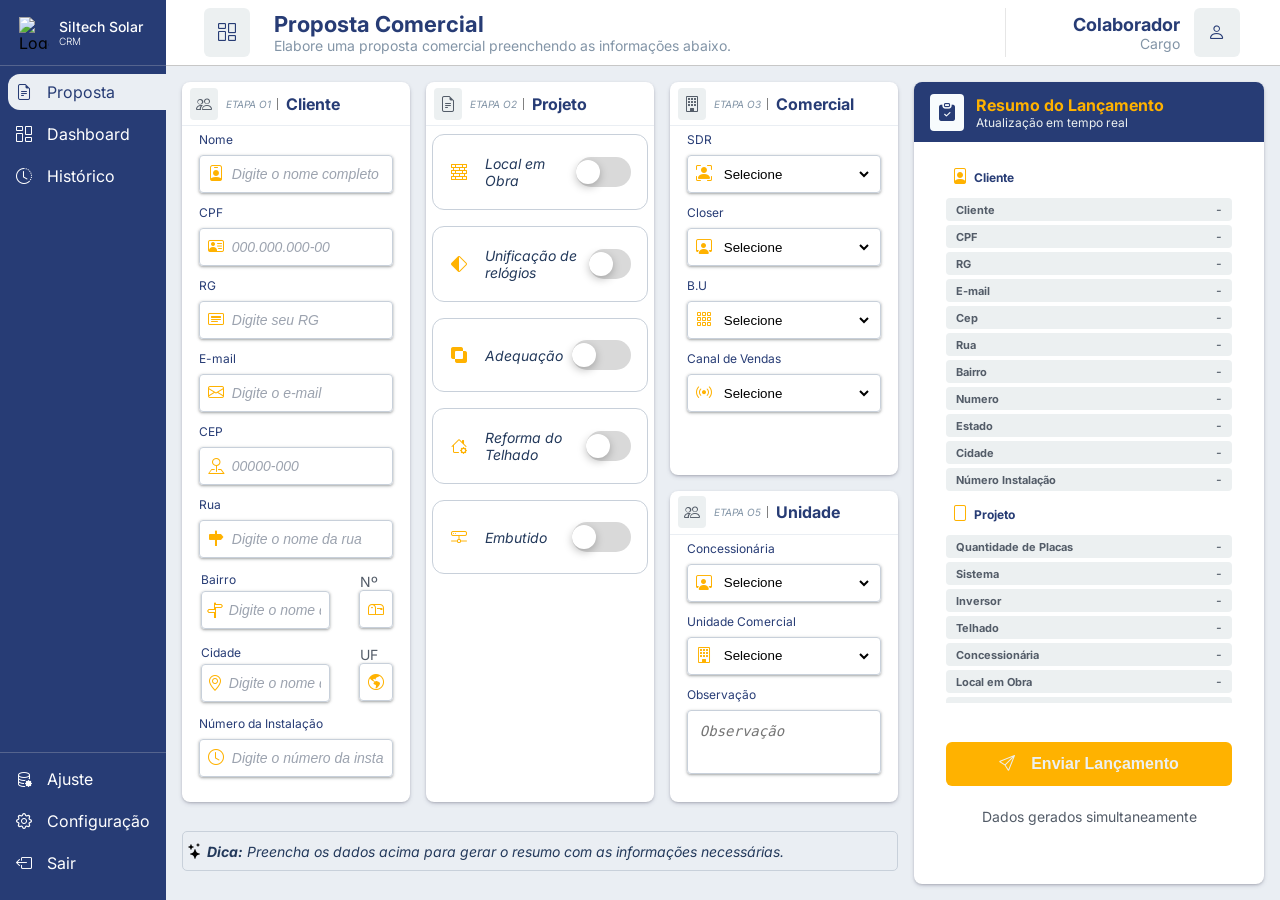
==== plataforma.html @ 2d41408b "Teste para alterar as funções" ====
<!Doctype html>
<html lang="pt-br">

<head>
  <meta charset="UTF-8" />
  <link rel="icon" href="img/logo-siltech.png" type="image/png">
  <meta name="viewport" content="width=device-width, initial-scale=1.0" />
  <link rel="stylesheet" href="css/Crm/index.css">
  <link rel="preconnect" href="https://fonts.googleapis.com">
  <link rel="preconnect" href="https://fonts.gstatic.com" crossorigin>
  <link rel="stylesheet" href="https://cdn.jsdelivr.net/npm/bootstrap-icons@1.11.3/font/bootstrap-icons.min.css">
  <link rel="stylesheet"
    href="https://fonts.googleapis.com/css2?family=Material+Symbols+Outlined:opsz,wght,FILL,GRAD@20..48,100..700,0..1,-50..200&icon_names=assignment" />
  <link
    href="https://fonts.googleapis.com/css2?family=Inter:ital,opsz,wght@0,14..32,100..900;1,14..32,100..900&family=Montserrat:ital,wght@0,100..900;1,100..900&family=Roboto:ital,wght@0,100..900;1,100..900&display=swap"
    rel="stylesheet">
  <title>Siltech</title>
</head>

<body>
  <section class="app-plataforma">
    <header class="header-plataforma">
      <div class="c-icone-header-plataforma">
          <i class="bi bi-columns-gap icone-header-plataforma" id="icone-header"></i>
      </div>
      <div  class="c-titulo-header-plataforma">
        <h1 class="h1-header-plataforma" id="titulo-header">Proposta Comercial</h1>
        <h3 class="h3-header-plataforma" id="subtitulo-header">Elabore uma proposta comercial preenchendo as informações abaixo.</h3>
      </div>
    </header>
    <div class="usuario-plataforma">
      <div class="c-items-usuario-plataforma">
        <h4 class="h4-usuario-plataforma" id="usuario-plataforma">Colaborador</h4>
        <p class="p-usuario-plataforma" id="cargo-plataforma">Cargo</p>
      </div>
        <i class="bi bi-person icone-usuarios-plataforma"></i>
    </div>
    <nav class="navegacao-plataforma">
      <div class="c-items-navegacao-plataforma fundo-selecao" id="proposta-navegacao">
        <i class="bi bi-file-earmark-text icone-navegacao cor-selecao" id="icone-proposta"></i>
        <p href="" class="a-texto-navegacao-plataforma cor-selecao" id="texto-proposta">Proposta</p>
      </div>
      <div class="c-items-navegacao-plataforma" id="dashboard-navegacao">
        <i class="bi bi-columns-gap icone-navegacao" id="icone-dashboard"></i>
        <p href="" class="a-texto-navegacao-plataforma" id="texto-dashboard">Dashboard</p>
      </div>
      
      <div class="c-items-navegacao-plataforma" id="historico-navegacao">
        <i class="bi bi-clock-history icone-navegacao" id="icone-historico"></i>
        <p href="" class="a-texto-navegacao-plataforma" id="texto-historico">Histórico</p>
      </div>
   
    
    </nav>
    <div class="logo-plataforma">
      <img src="img/logo-siltech.png" alt="Logo Siltech" class="img-logo-plataforma">
        <div class="c-titulo-logo-plataforma">
          <h5 class="h5-logo-plataforma">Siltech Solar</h5>
          <h6 class="h6-logo-plataforma">CRM</h6>
        </div>
    </div>
    <div class="configuracao-plataforma">
      <div class="c-itens-configuracao-plataforma">
        <i class="bi bi-database-gear icone-navegacao"></i>
        <a href="" class="a-texto-configuracao-plataforma">Ajuste</a>
      </div>
      <div class="c-itens-configuracao-plataforma">
        <i class="bi bi-gear icone-navegacao"></i>
        <a href="" class="a-texto-configuracao-plataforma">Configuração</a>
      </div>
       <div class="c-itens-configuracao-plataforma" id="botao-sair-plataforma">
        <i class="bi bi-box-arrow-left icone-navegacao"></i>
        <a href="" class="a-texto-configuracao-plataforma">Sair</a>
      </div>
    </div>
    <main class="main-plataforma">
      <section class="container-dashboard " id="section-dashboard" style=" display: none; align-items: center;
      justify-content: center; flex-direction: column; ; background-color: var(--cor-fundo-card);">
         <i class="bi bi-gear" style="color: var(--cor-terciaria); font-size: 75px;"></i>
        <h1 style="font-size: 25px; color: var(--cor-texto-primaria)">Estamos trabalhando nesta funcionalidade. Em breve, ela fará parte da plataforma.</h1>
      </section>
      <section class="container-lancamento showGrid " id="section-lancamento">
          <article class="card-cliente-lancamento">
            <header class="header-card-global">
                <i class="bi bi-people icone-header-global"></i>
                <p class="texto-header-global">ETAPA O1</p>
                <h4 class="titulo-header-global">Cliente</h4>
            </header>
            <div class="container-card-main">
              <div class="input-grupo">
                <label for="nome-inputa-lancamento" class="label-lancamento">Nome</label>
                <div class="input-icone-grupo">
                  <div class="container-icone-lancamento">
                    <i class="bi bi-person-badge icone-input-lancamento"></i>
                  </div>
                  <input type="text" placeholder="Digite o nome completo" class="input-lancamento" id="input-cliente-lancamento">
                </div>
              </div>
              
              <div class="input-grupo">
                <label for="nome-inputa-lancamento" class="label-lancamento">CPF</label>
                <div class="input-icone-grupo">
                  <div class="container-icone-lancamento">
                    <i class="bi bi-person-vcard icone-input-lancamento"></i>
                  </div>
                  <input type="text" placeholder="000.000.000-00" class="input-lancamento" id="input-cpf-lancamento">
                </div>
              </div>
              <div class="input-grupo">
                <label for="nome-inputa-lancamento" class="label-lancamento">RG</label>
                <div class="input-icone-grupo">
                  <div class="container-icone-lancamento">
                    <i class="bi bi-card-heading icone-input-lancamento"></i>
                  </div>
                  <input type="text" placeholder="Digite seu RG" class="input-lancamento" id="input-rg-lancamento">
                </div>
              </div>
              <div class="input-grupo">
                <label for="nome-inputa-lancamento" class="label-lancamento">E-mail</label>
                <div class="input-icone-grupo">
                  <div class="container-icone-lancamento">
                    <i class="bi bi-envelope icone-input-lancamento"></i>
                  </div>
                  <input type="text" placeholder="Digite o e-mail" class="input-lancamento" id="input-e-mail-lancamento">
                </div>
              </div>
               <div class="input-grupo">
                  <label for="" class="label-lancamento">CEP</label>
                  <div class="input-icone-grupo">
                    <i class="bi bi-pin-map icone-input-lancamento"></i>
                    <input type="text" class="input-lancamento" placeholder="00000-000" id="input-cep-lancamento">
                  </div>
                </div>
                <div class="input-grupo">
                  <label for="nome-inputa-lancamento" class="label-lancamento">Rua</label>
                  <div class="input-icone-grupo">
                    <div class="container-icone-lancamento">
                      <i class="bi bi-signpost-fill icone-input-lancamento"></i>
                    </div>
                    <input type="text" placeholder="Digite o nome da rua" class="input-lancamento" id="input-rua-lancamento">
                  </div>
                </div>

                <div class="container-elementos">
                 
              
                <div class="input-grupo-elemento">
                  <label for="nome-inputa-lancamento" class="label-lancamento">Bairro</label>
                  <div class="input-icone-grupo">
                    <div class="container-icone-lancamento">
                      <i class="bi bi-signpost-split icone-input-lancamento"></i>
                    </div>
                    <input type="text" placeholder="Digite o nome do bairro" class="input-lancamento" id="input-bairro-lancamento">
                  </div>
                </div>
                <div class="input-grupo-elemento-2">
                  <label for="nome-inputa-lancamento" class="label-lancamento-2">Nº</label>
                  <div class="input-icone-grupo-2">
                    <i class="bi bi-mailbox icone-input-lancamento"></i>
                    <input type="text" class="input-lancamento" placeholder="00" id="input-numero-lancamento">
                  </div>
                </div>
               </div>
            
                
              <div class="container-elementos">
                <div class="input-grupo-elemento">
                  <label for="nome-inputa-lancamento" class="label-lancamento">Cidade</label>
                  <div class="input-icone-grupo">
                    <div class="container-icone-lancamento">
                      <i class="bi bi-geo-alt icone-input-lancamento"></i>
                    </div>
                    <input type="text" placeholder="Digite o nome da rua" class="input-lancamento" id="input-cidade-lancamento">
                  </div>
                </div>
                <div class="input-grupo-elemento-2">
                  <label for="nome-inputa-lancamento" class="label-lancamento-2">UF</label>
                  <div class="input-icone-grupo-2">
                    <i class="bi bi-globe-americas icone-input-lancamento"></i>
                    <input type="text" class="input-lancamento" placeholder="UF" id="input-estado-lancamento">
                  </div>
                </div>
                
              </div>
                <div class="input-grupo">
                <label for="nome-inputa-lancamento" class="label-lancamento">Número da Instalação</label>
                <div class="input-icone-grupo">
                  <div class="container-icone-lancamento">
                    <i class="bi bi-clock icone-input-lancamento"></i>
                  </div>
                  <input type="text" placeholder="Digite o número da instalação" class="input-lancamento" id="input-numero-instalacao-lancamento">
                </div>
              </div>
              
            </div>
          </article>
          <article class="card-projeto-lancamento">
            <header class="header-card-global">
                <i class="bi bi-file-earmark-text icone-header-global"></i>
                <p class="texto-header-global">ETAPA O2</p>
                <h4 class="titulo-header-global">Projeto</h4>
            </header>
            <div class="container-card-main">
                <div class="input-grupo-projeto">
                  <div class="input-grupo-flex">
                      <i class="bi bi-bricks icone-resumo"></i>
                       <div class="c-info-label">
                      <p class="p-dica-lancamento">Local em Obra</p>
                      <label class="switch">
                        <input type="checkbox" class="swipeLocal">
                        <span class="slider "></span>
                      </label>
                      </div>
                    </div>
                    <textarea name="" id="textarea-local" class="textarea-projeto hidden"placeholder="Observação" ></textarea>
                </div>
                <div class="input-grupo-projeto">
                  <div class="input-grupo-flex">
                     
                    <i class="bi bi-diamond-half icone-resumo"></i>
                    <div class="c-info-label">
                      <p class="p-dica-lancamento">Unificação de relógios</p>
                      <label class="switch">
                        <input type="checkbox" class="swipeUnificacao">
                        <span class="slider"></span>
                      </label>
                      </div>
                    </div>
                    
                    <textarea name="" id="textarea-unificacao" class="textarea-projeto hidden" placeholder="Observação"></textarea>
                </div>
                <div class="input-grupo-projeto">
                  <div class="input-grupo-flex">
                    <i class="bi bi-exclude icone-resumo"></i>
                    <div class="c-info-label">
                      <p class="p-dica-lancamento">Adequação</p>
                      <label class="switch">
                        <input type="checkbox" class="swipeAdequacao">
                        <span class="slider"></span>
                      </label>
                      </div>
                    </div>
                    <textarea name="" id="textarea-adequacao" class="textarea-projeto hidden" placeholder="Observação"></textarea>
                </div>
                <div class="input-grupo-projeto">
                  <div class="input-grupo-flex">
                      <i class="bi bi-house-gear icone-resumo"></i>
                      <div class="c-info-label">
                      <p class="p-dica-lancamento">Reforma do Telhado</p>
                      <label class="switch">
                        <input type="checkbox" class="swipeReforma">
                        <span class="slider"></span>
                      </label>
                      </div>
                    </div>
                    <textarea name="" id="textarea-reforma" class="textarea-projeto hidden" placeholder="Observação"></textarea>
                </div>
                <div class="input-grupo-projeto">
                  <div class="input-grupo-flex">
                      <i class="bi bi-hdd-network icone-resumo"></i>
                      <div class="c-info-label">
                        <p class="p-dica-lancamento">Embutido</p>
                        <label class="switch">
                          <input type="checkbox" class="swipeEmbutido">
                          <span class="slider"></span>
                        </label>
                      </div>
                    </div>
                    <textarea name="" id="textarea-embutido" class="textarea-projeto hidden"placeholder="Observação" ></textarea>
                </div>
            </div>
          </article>
          <article class="card-comercial-lancamento">
            <header class="header-card-global">
                <i class="bi bi-building icone-header-global"></i>
                <p class="texto-header-global">ETAPA O3</p>
                <h4 class="titulo-header-global">Comercial</h4>
            </header>
            <div class="container-card-main">
               <div class="input-grupo">
                <label for="nome-inputa-lancamento" class="label-lancamento">SDR</label>
                <div class="input-icone-grupo">
                  <div class="container-icone-lancamento">
                    <i class="bi bi-person-bounding-box icone-input-lancamento"></i>
                  </div>
                  <select name="" id="input-sdr-lancamento" class="input-lancamento" >
                    <option value="">Selecione</option>
                    <option value="Gustavo Munhoz">Gustavo Munhoz</option>
                    <option value="Diego Mattos">Diego Mattos</option>
                    <option value="Breno Celino">Breno Celino</option>
                  </select>
                </div>
              </div>
              <div class="input-grupo">
                <label for="nome-inputa-lancamento" class="label-lancamento">Closer</label>
                <div class="input-icone-grupo">
                  <div class="container-icone-lancamento">
                    <i class="bi bi-person-workspace icone-input-lancamento"></i>
                  </div>
                  <select name="" id="input-closer-lancamento" class="input-lancamento">
                    <option value="">Selecione</option>
                    <option value="Pedro Brito">Pedro Brito</option>
                    <option value="Pedro Brito">Gabriel Sato</option>

                  </select>
                </div>
              </div>
              
              <div class="input-grupo">
                <label for="nome-inputa-lancamento" class="label-lancamento">B.U</label>
                <div class="input-icone-grupo">
                  <div class="container-icone-lancamento">
                    <i class="bi bi-grid-3x3-gap icone-input-lancamento"></i>
                  </div>
                  <select name="" id="input-bu-lancamento" class="input-lancamento">
                    <option value="">Selecione</option>
                    <option value="Comercial">Comercial</option>
                    <option value="Pos Vendas">Pós Vendas</option>

                  </select>
                </div>
              </div>
              <div class="input-grupo">
                <label for="nome-inputa-lancamento" class="label-lancamento">Canal de Vendas</label>
                <div class="input-icone-grupo">
                  <div class="container-icone-lancamento">
                    <i class="bi bi-broadcast icone-input-lancamento"></i>
                  </div>
                  <select name="" id="input-canal-lancamento" class="input-lancamento">             
                  <option value="">Selecione</option>
                  <option value="Indicação">Indicação</option>
                  <option value="Field sales">Field sales</option>
                  <option value="Digital Simulação">Digital Simulação</option>
                  <option value="SAGA">SAGA</option>
                  <option value="Evento">Evento</option>
                  <option value="Sindicato">Sindicato</option>
                  <option value="Comunicação">Comunicação</option>
                  <option value="Telefone">Telefone</option>
                  <option value="Outros">Outros</option>
                  </select>
                </div>
              </div>
              
            </div>
          </article>
          <article class="card-unidade-lancamento">
            <header class="header-card-global">
                <i class="bi bi-people icone-header-global"></i>
                <p class="texto-header-global">ETAPA O5</p>
                <h4 class="titulo-header-global">Unidade</h4>
            </header>
            <div class="container-card-main">
              <div class="input-grupo">
                <label for="nome-inputa-lancamento" class="label-lancamento">Concessionária</label>
                <div class="input-icone-grupo">
                  <div class="container-icone-lancamento">
                    <i class="bi bi-person-workspace icone-input-lancamento"></i>
                  </div>
                  <select name="" id="input-closer-lancamento" class="input-lancamento">
                    <option value="">Selecione</option>
                    <option value="Pedro Brito">ENEL</option>
                    <option value="Pedro Brito">EDP</option>
                  </select>
                </div>
              </div>
              <div class="input-grupo">
                <label for="nome-inputa-lancamento" class="label-lancamento">Unidade Comercial</label>
                <div class="input-icone-grupo">
                  <div class="container-icone-lancamento">
                    <i class="bi bi-building icone-input-lancamento"></i>
                  </div>
                  <select name="" id="input-unidade-lancamento" class="input-lancamento">
                    <option value="">Selecione</option>
                    <option value="Unidade 1">Unidade 1</option>
                  </select>
                </div>
              </div>
              <div class="input-grupo">
                <label for="nome-inputa-lancamento" class="label-lancamento">Observação</label>
                <div class="input-icone-grupo">
                  <textarea name="" id="textarea-observacao" class="textarea-projeto-cliente" placeholder="Observação"></textarea>
                </div>
              </div>
            </div>
          </article>
          <article class="card-dica-lancamento">
            <div class="container-dica">
              <i class="bi bi-stars icone-dica"></i>
              <p class="p-dica-lancamento"><b>Dica:</b> Preencha os dados acima para gerar o resumo com as informações necessárias.</p>
            </div>
          </article>
          <article class="card-resumo-lancamento">
            <header class="header-resumo">
                <i class="bi bi-clipboard-check-fill icone-header"></i>
              <div class="header-resummo-titulo">
                  <h2 class="h2-resumo">Resumo do Lançamento</h2>
                  <p class="p-resumo">Atualização em tempo real</p>
              </div>
            </header>
            <div class="resumo-main">
              <h6 class="h6-resumo"><i class="bi bi-file-person icone-resumo"></i>Cliente</h6>
                  <div class="card-resumo-item">
                    <div class="resumo-dados">
                      <p class="p-resumo-dados">Cliente</p>
                      <p id="cliente-resumo-lancamento" class="p-resumo-resultado">-</p>
                    </div>
                  </div>
                    <div class="card-resumo-item">                  
                  <div class="resumo-dados">
                    <p class="p-resumo-dados">CPF</p>
                    <p id="cpf-resumo-lancamento"class="p-resumo-resultado">-</p>
                  </div>
                    </div>
                    <div class="card-resumo-item">
                  <div class="resumo-dados">
                    <p class="p-resumo-dados">RG</p>
                    <p id="rg-resumo-lancamento" class="p-resumo-resultado">-</p>
                  </div>
                    </div>
                    <div class="card-resumo-item">
                  <div class="resumo-dados">
                    <p class="p-resumo-dados">E-mail</p>
                    <p id="e-mail-resumo-lancamento" class="p-resumo-resultado">-</p>
                  </div>
                    </div>
                    <div class="card-resumo-item">
                      <div class="resumo-dados">
                        <p class="p-resumo-dados">Cep</p>
                        <p id="cep-resumo-lancamento" class="p-resumo-resultado">-</p>
                      </div>
                    </div>
                    <div class="card-resumo-item">
                      <div class="resumo-dados">
                        <p class="p-resumo-dados">Rua</p>
                        <p id="rua-resumo-lancamento" class="p-resumo-resultado">-</p>
                      </div>
                    </div>
                    <div class="card-resumo-item">
                      <div class="resumo-dados">
                        <p class="p-resumo-dados">Bairro</p>
                        <p id="bairro-resumo-lancamento" class="p-resumo-resultado">-</p>
                      </div>
                    </div>
                    <div class="card-resumo-item">
                      <div class="resumo-dados">
                        <p class="p-resumo-dados">Numero</p>
                        <p id="numero-resumo-lancamento" class="p-resumo-resultado">-</p>
                      </div>
                    </div>
                    <div class="card-resumo-item">
                      <div class="resumo-dados">
                        <p class="p-resumo-dados">Estado</p>
                        <p id="estado-resumo-lancamento" class="p-resumo-resultado">-</p>
                      </div>
                    </div>
                    <div class="card-resumo-item">
                      <div class="resumo-dados">
                        <p class="p-resumo-dados">Cidade</p>
                        <p id="cidade-resumo-lancamento" class="p-resumo-resultado">-</p>
                      </div>
                    </div>
                    <div class="card-resumo-item">
                  <div class="resumo-dados">
                    <p class="p-resumo-dados">Número Instalação</p>
                    <p id="numero-instalacao-resumo-lancamento" class="p-resumo-resultado">-</p>
                  </div>
                    </div>
              <h6 class="h6-resumo"><i class="bi bi-file icone-resumo"></i>Projeto</h6>
                    <div class="card-resumo-item">
                  <div class="resumo-dados">
                    <p class="p-resumo-dados">Quantidade de Placas</p>
                    <p id="placas-resumo-lancamento" class="p-resumo-resultado">-</p>
                  </div>
                    </div>
                    <div class="card-resumo-item">
                  <div class="resumo-dados">
                    <p class="p-resumo-dados">Sistema</p>
                    <p id="sistema-resumo-lancamento" class="p-resumo-resultado">-</p>
                  </div>
                    </div>
                    <div class="card-resumo-item">
                  <div class="resumo-dados">
                    <p class="p-resumo-dados">Inversor</p>
                    <p id="inversor-resumo-lancamento" class="p-resumo-resultado">-</p>
                  </div>
                    </div>
                    <div class="card-resumo-item">
                  <div class="resumo-dados">
                    <p class="p-resumo-dados">Telhado</p>
                    <p id="telhado-resumo-lancamento" class="p-resumo-resultado">-</p>
                  </div>
                    </div>
                    <div class="card-resumo-item">
                  <div class="resumo-dados">
                    <p class="p-resumo-dados">Concessionária</p>
                    <p id="concessionaria-resumo-lancamento" class="p-resumo-resultado">-</p>
                  </div>
                    </div>
                    
                    <div class="card-resumo-item">
                  <div class="resumo-dados">
                    <p class="p-resumo-dados">Local em Obra</p>
                    <p id="local-resumo-lancamento" class="p-resumo-resultado">-</p>
                  </div>
                    </div>
                    <div class="card-resumo-item">
                  <div class="resumo-dados">
                    <p class="p-resumo-dados">Unificação</p>
                    <p id="unificacao-resumo-lancamento" class="p-resumo-resultado">-</p>
                  </div>
                    </div>
                    <div class="card-resumo-item">
                  <div class="resumo-dados">
                    <p class="p-resumo-dados">Adequação</p>
                    <p id="adequacao-resumo-lancamento" class="p-resumo-resultado">-</p>
                  </div>
                    </div>
                    <div class="card-resumo-item">
                  <div class="resumo-dados">
                    <p class="p-resumo-dados">Reforma do Telhado</p>
                    <p id="reforma-resumo-lancamento" class="p-resumo-resultado">-</p>
                  </div>
                    </div>
                    <div class="card-resumo-item">
                  <div class="resumo-dados">
                    <p class="p-resumo-dados">Embutido</p>
                    <p id="embutido-resumo-lancamento" class="p-resumo-resultado">-</p>
                  </div>
                    </div>
              <h6 class="h6-resumo"><i class="bi bi-building icone-resumo"></i>Comercial</h6>
                    <div class="card-resumo-item">
                        <div class="resumo-dados">
                          <p class="p-resumo-dados">SDR</p>
                          <p id="sdr-resumo-lancamento" class="p-resumo-resultado">-</p>
                        </div>
                    </div>
                    <div class="card-resumo-item">
                        <div class="resumo-dados">
                          <p class="p-resumo-dados">Closer</p>
                          <p id="closer-resumo-lancamento" class="p-resumo-resultado">-</p>
                        </div>
                    </div>
                     <div class="card-resumo-item">
                        <div class="resumo-dados">
                          <p class="p-resumo-dados">B.U</p>
                          <p id="bu-resumo-lancamento" class="p-resumo-resultado">-</p>
                        </div>
                    </div>
                     <div class="card-resumo-item">
                        <div class="resumo-dados">
                          <p class="p-resumo-dados">Canal de Vendas</p>
                          <p id="canal-resumo-lancamento" class="p-resumo-resultado">-</p>
                        </div>
                    </div>
                     <div class="card-resumo-item">
                        <div class="resumo-dados">
                          <p class="p-resumo-dados">Unidade Comercial</p>
                          <p id="unidade-resumo-lancamento" class="p-resumo-resultado">-</p>
                        </div>
                    </div>
                    <div class="card-resumo-item">
                        <div class="resumo-dados">
                          <p class="p-resumo-dados">Valor Inicial</p>
                          <p id="valor-inicial-resumo-lancamento" class="p-resumo-resultado">-</p>
                        </div>
                    </div>
                     <div class="card-resumo-item">
                        <div class="resumo-dados">
                          <p class="p-resumo-dados">Valor Negociado</p>
                          <p id="valor-negociado-resumo-lancamento" class="p-resumo-resultado">-</p>
                        </div>
                    </div>
                    <div class="card-resumo-item">
                        <div class="resumo-dados">
                          <p class="p-resumo-dados">Forma de Pagamento</p>
                          <p id="forma-pagamento-resumo-lancamento" class="p-resumo-resultado">-</p>
                        </div>
                    </div>
                    <div class="card-resumo-item">
                        <div class="resumo-dados">
                          <p class="p-resumo-dados">Desconto</p>
                          <p id="desconto-resumo-lancamento" class="p-resumo-resultado">-</p>
                        </div>
                    </div>
                    <div class="card-resumo-item">
                        <div class="resumo-dados">
                          <p class="p-resumo-dados">Promoção</p>
                          <p id="promocao-resumo-lancamento" class="p-resumo-resultado">-</p>
                        </div>
                    </div>
                     <div class="card-resumo-item">
                        <div class="resumo-dados">
                          <p class="p-resumo-dados">MCS</p>
                          <p id="mcs-resumo-lancamento" class="p-resumo-resultado">-</p>
                        </div>
                    </div>
                       <div class="card-resumo-item">
                        <div class="resumo-dados">
                          <p class="p-resumo-dados">Observação</p>
                          <p id="observacao-resumo-lancamento" class="p-resumo-resultado">-</p>
                        </div>
                    </div>
                    
                </div>
              <div class="resumo-footer">
                <button class="botao-resumo" id="btn-enviar-lancamento">
                  <i class="bi bi-send"></i>Enviar Lançamento</button>
                  <p class="p-resumo-footer">Dados gerados simultaneamente</p>
              </div>
            </div>
            
          </article>
      </section>
      <section class="container-negociacao  " id="section-negociacao">
          <div class="card-valor-negociacao">
            <div class="header-card-global">
                <i class="bi bi-info icone-header-global"></i>
                <p class="texto-header-global">Etapa 1</p>
                <h3 class="titulo-header-global">Informação da Proposta</h3>
            </div>
            <div class="main-card-negociacao">
              <div class="card-negociacao-valor">
                  <i class="bi bi-person icone-negociacao-valor"></i>
                  <p class="p-negociacao-valor">Cliente</p>
                  <p class="p-negociacao-info" id="cliente-negociacao-proposta">Cliente</p>
                </div>
                <div class="borda-pagamento"></div>
                <div class="card-negociacao-valor">
                  <i class="bi bi-calendar icone-negociacao-valor"></i>
                  <p class="p-negociacao-valor">Data</p>
                  <p class="p-negociacao-info" id="data-negociacao-proposta">11/11/2026</p>
                </div>
                <div class="borda-pagamento"></div>
                <div class="card-negociacao-valor">
                  <i class="bi bi-layers icone-negociacao-valor"></i>
                  <p class="p-negociacao-valor">Placas</p>
                  <p class="p-negociacao-info" id="placas-negociacao-proposta">0</p>
                </div>
                <div class="borda-pagamento"></div>
                <div class="card-negociacao-valor">
                  <i class="bi bi-plug icone-negociacao-valor"></i>
                  <p class="p-negociacao-valor">Inversor</p>
                  <p class="p-negociacao-info" id="inversor-negociacao-proposta">OnGrid</p>
                </div>
                <div class="borda-pagamento"></div>
                <div class="card-negociacao-valor">
                  <i class="bi bi-cash icone-negociacao-valor"></i>
                  <p class="p-negociacao-valor">Valor da Proposta</p>
                  <p class="p-negociacao-info"id="valor-final-negociacao-proposta">50000</p>
                </div>


              </div>
              
            </div>
          </div>
          <div class="card-desconto-negociacao">
            <div class="header-card-global">
                <i class="bi bi-suitcase-lg icone-header-global"></i>
                <p class="texto-header-global">Etapa 2</p>
                <h3 class="titulo-header-global">Negociação</h3>
            </div>
            <div class="main-card-negociacao">
              <div class="container-input-valor">
                <div class="input-valor-negociacao">
                  <div class="container-icone-negociacao">
                    <i class="bi bi-currency-dollar icone-negociacao"></i>
                  </div>
                  <input type="text" placeholder="Informe o novo valor negociado" class="input-negociacao" id="valor-negociado-proposta">
                  
                </div>
              </div>
              <div class="borda-pagamento"></div>
              <div class="container-items-valor fundo-verde">
                  <div class="container-icone-valor">
                    <i class="bi-tag icone-valor-negociacao verde"></i>
                  </div>
                <div class="container-valor-texto">
                  <p class="title-valor-negociacao verde-titulo ">Desconto da proposta</p>
                  <p class="p-valor-negociacao verde" id="desconto-negociacao-proposta">0.0%</p>
                </div>
              </div>
              
            </div>
          </div>
          <div class="card-pagamento-negociacao">
            <div class="header-card-global">
                <i class="bi bi-wallet2 icone-header-global"></i>
                <p class="texto-header-global">Etapa 3</p>
                <h3 class="titulo-header-global">Forma de Pagamento</h3>
            </div>
            <div class="main-card-negociacao">
              <div class="container-pagamento-1-negociacao">
                <div class="container-titulo-pagamento-negociacao">
                  <i class="bi bi-credit-card icone-pagamento-negociacao"></i>
                  <h3 class="h3-pagamento-negociacao">Pagamento 1</h3>
                </div>
                
                <div class="container-elementos-pagamento-negociacao">
                  <label for="" class="label-pagamento-negociacao">Primeiro pagamento</label>
                  <div class="container-items-pagamento-negociacao">
                    <p class="p-pagamento-negociacao">R$</p>
                    <input type="text" id="valor-pagamento-1" class="input-pagamento-negociacao" placeholder="Ex.: R$ 2.500,00">
                  </div>
                </div>
                <div class="container-elementos-pagamento-negociacao">
                  <label for="" class="label-pagamento-negociacao">Tipo de Pagamento </label>
                  <div class="container-items-pagamento-negociacao aumentar-input">
                    <select name="" id="forma-pagamento-1-negociacao" class="select-pagamento-negociacao ">
                      <option value="" class="opcao-select">Selecione</option>
                      <option value="Á vista">Á vista</option>
                      <option value="Cartão de Crédito">Cartão de Crédito</option>
                      <option value="Financiamento">Financiamento</option>

                    </select>
                  </div>
                </div>
                <div class="container-elementos-pagamento-negociacao" id="campoQtdParcelas1" >
                  <label for="" class="label-pagamento-negociacao">Quantidade de Parcelas</label>
                  <div class="container-items-pagamento-negociacao aumentar-input">
                    <select name="" id="parcela-pagamento-1-negociacao" class="select-pagamento-negociacao">
                      <option value="" class="opcao-select">Selecione</option>
                      <option value="1">1</option>
                       <option value="2">2</option>
                        <option value="3">3</option>
                         <option value="4">4</option>
                          <option value="5">5</option>
                           <option value="6">6</option>
                            <option value="7">7</option>
                             <option value="8">8</option>
                              <option value="9">9</option>
                               <option value="10">10</option>
                                <option value="11">11</option>
                                 <option value="12">12</option>
                                  <option value="13">13</option>
                                   <option value="14">14</option>
                                    <option value="15">15</option>
                                     <option value="16">16</option>
                                      <option value="17">17</option>
                                       <option value="18">18</option>
                    </select>
                  </div>
                </div>
              </div>
              <div class="borda-pagamento"></div>
              <div class="container-pagamento-2-negociacao hidden" id="container-pagamento-2">
                <div class="container-titulo-pagamento-negociacao" id="campo-header-pagamento">
                  <i class="bi bi-credit-card-2-back icone-pagamento-negociacao"></i>
                  <h3 class="h3-pagamento-negociacao">Pagamento 2</h3>
                </div>
                <div class="container-elementos-pagamento-negociacao" id="campo-valor-pagamento">
                  <label for="" class="label-pagamento-negociacao">Segundo pagamento</label>
                  <div class="container-items-pagamento-negociacao">
                    <p class="p-pagamento-negociacao">R$</p>
                    <input type="text" id="valor-pagamento-2" class="input-pagamento-negociacao" placeholder="Valor restante">
                  </div>
                </div>
                <div class="container-elementos-pagamento-negociacao" id="campo-tipo-pagamento">
                  <label for="" class="label-pagamento-negociacao">Tipo de Pagamento </label>
                  <div class="container-items-pagamento-negociacao aumentar-input">
                    <select name="" id="forma-pagamento-2-negociacao" class="select-pagamento-negociacao ">
                      <option value="" class="opcao-select">Selecione</option>
                      <option value="Á vista">Á vista</option>
                      <option value="Cartão de Crédito">Cartão de Crédito</option>
                      <option value="Financiamento">Financiamento</option>
                    </select>
                  </div>
                </div>
                <div class="container-elementos-pagamento-negociacao" id="campoQtdParcelas2">
                  <label for="" class="label-pagamento-negociacao">Quantidade de Parcelas</label>
                  <div class="container-items-pagamento-negociacao aumentar-input">
                    <select name="" id="parcela-pagamento-2-negociacao" class="select-pagamento-negociacao">
                      <option value="" class="opcao-select">Selecione</option>
                      <option value="1">1</option>
                       <option value="2">2</option>
                        <option value="3">3</option>
                         <option value="4">4</option>
                          <option value="5">5</option>
                           <option value="6">6</option>
                            <option value="7">7</option>
                             <option value="8">8</option>
                              <option value="9">9</option>
                               <option value="10">10</option>
                                <option value="11">11</option>
                                 <option value="12">12</option>
                                  <option value="13">13</option>
                                   <option value="14">14</option>
                                    <option value="15">15</option>
                                     <option value="16">16</option>
                                      <option value="17">17</option>
                                       <option value="18">18</option>
                    </select>
                  </div>
                </div>
              </div>
              <div class="container-add-pagamento" id="container-campo-add">
                <i class="bi bi-plus-circle icone-add-pagamento" id="botao-add-pagamento-negociacao"></i>
              </div>
            </div>
          </div>
          <div class="card-resultado-negociacao">
            <div class="header-card-global">
                <i class="bi bi-graph-up-arrow icone-header-global"></i>
                <p class="texto-header-global">Etapa 4</p>
                <h3 class="titulo-header-global">Resultado da Análise</h3>
            </div>
            <div class="main-card-negociacao">
              <div class="container-mcs-negociacao">
                <div class="container-items-analise fundo-laranja">
                  <div class="container-icone-resultado">
                    <i class="bi bi-activity icone-valor-negociacao laranja"></i>
                  </div>
                  <div class="container-items-resultado">
                    <h4 class="title-valor-negociacao azul-laranja">MCS</h4>
                    <p class="p-valor-negociacao laranja" id="mcs-negociacao">-</p>
                  </div>
                </div>
              </div>
              <div class="borda-pagamento"></div>
              <div class="container-resultado-negociacao">
                <div class="container-items-analise " id="container-item-analise">
                  <div class="container-icone-resultado">
                    <i class="bi bi-emoji-expressionless icone-valor-negociacao" id="icone-resultado-negociacao"></i>
                  </div>
                  <div class="container-items-resultado">
                    <h4 class="title-valor-negociacao" id="titulo-resultado-negociacao">Resultado</h4>
                    <p class="p-valor-negociacao" id="texto-mcs-negociacao">Aguardando</p>
                  </div>
                </div>
              </div>
            </div>
          </div>
          <div class="card-resumo-negociacao">
            <header class="header-resumo">
                  <i class="bi bi-clipboard-check-fill icone-header"></i>
                <div class="header-resummo-titulo">
                    <h2 class="h2-resumo">Resumo da Negociacão</h2>
                    <p class="p-resumo">Atualização em tempo real</p>
                </div>
              </header>
            <div class="resumo-main">
              <h6 class="h6-resumo"><i class="bi bi-clipboard-plus icone-resumo"></i>Proposta</h6>
                      <div class="card-resumo-item">
                        <div class="resumo-dados">
                          <p class="p-resumo-dados">ID da Proposta</p>
                          <p id="id-resumo-negociacao" class="p-resumo-resultado">-</p>
                        </div>
                      </div>
                      <div class="card-resumo-item">
                    <div class="resumo-dados">
                      <p class="p-resumo-dados">Valor da Proposta</p>
                      <p id="valor-final-resumo-negociacao"class="p-resumo-resultado">-</p>
                    </div>
                      </div>
                      <div class="card-resumo-item">
                        <div class="resumo-dados">
                          <p class="p-resumo-dados">Desconto</p>
                          <p id="desconto-resumo-negociacao" class="p-resumo-resultado">-</p>
                        </div>
                      </div>
              <h6 class="h6-resumo"><i class="bi bi-credit-card-2-back icone-resumo"></i>Forma de Pagamento</h6>
                      <div class="card-resumo-item">
                          <div class="resumo-dados">
                            <p class="p-resumo-dados">Forma de Pagamento 1</p>
                            <p id="forma-1-pagamento-resumo-negociacao" class="p-resumo-resultado">-</p>
                          </div>
                      </div>
                      <div class="card-resumo-item">
                          <div class="resumo-dados">
                            <p class="p-resumo-dados">Valor</p>
                            <p id="valor-1-resumo-negociacao" class="p-resumo-resultado">-</p>
                          </div>
                      </div>
                      <div class="card-resumo-item">
                          <div class="resumo-dados">
                            <p class="p-resumo-dados">Quantidade de Parcelas</p>
                            <p id="parcelas-1-resumo-negociacao" class="p-resumo-resultado">-</p>
                          </div>
                      </div>
                      <div class="card-resumo-item">
                    <div class="resumo-dados">
                      <p class="p-resumo-dados">Forma de Pagamento 2</p>
                      <p id="forma-2-pagamento-resumo-negociacao" class="p-resumo-resultado">-</p>
                    </div>
                      </div>
                      <div class="card-resumo-item">
                        <div class="resumo-dados">
                          <p class="p-resumo-dados">Valor</p>
                          <p id="valor-2-resumo-negociacao" class="p-resumo-resultado">-</p>
                        </div>
                      </div>
                      <div class="card-resumo-item">
                        <div class="resumo-dados">
                          <p class="p-resumo-dados">Quantidade de Parcelas</p>
                          <p id="parcelas-2-resumo-negociacao" class="p-resumo-resultado">-</p>
                        </div>
                      </div>
              <h6 class="h6-resumo"><i class="bi bi-graph-up-arrow icone-resumo"></i>Resultado Análise</h6>
                          <div class="card-resumo-item">
                            <div class="resumo-dados">
                              <p class="p-resumo-dados">MCS</p>
                              <p id="mcs-resumo-negociacao"class="p-resumo-resultado">-</p>
                            </div>
                          </div>
                          <div class="card-resumo-item">
                            <div class="resumo-dados">
                              <p class="p-resumo-dados">Resultado</p>
                              <p id="resultado-mcs-resumo-negociacao" class="p-resumo-resultado">-</p>
                            </div>
                          </div>  
                           <div class="card-resumo-item">
                    <div class="resumo-dados">
                      <p class="p-resumo-dados">Valor Negociado</p>
                      <p id="valor-negociado-resumo-negociacao" class="p-resumo-resultado">-</p>
                    </div>
                      </div>        
                      
             </div>  
            <div class="resumo-footer">
                      
                        <button class="botao-resumo" id="btn-enviar-negociacao"> <i class="bi bi-suitcase-lg" ></i>Enviar Negociação</button>
                        <p class="p-resumo-footer">Conclua a negociação ou gere a proposta atualizada em PDF.</p>
                        <button class="gerar-proposta-pdf" id="btn-pdf-negociacao"> <i class="bi bi-filetype-pdf"></i>Gerar Proposta Negociada</button>

             </div>
          </div>
          <div class="card-dica-negociacao-1">
           
            <p class="p-dica-negociacao"> <i class="bi bi-rocket-takeoff icone-dica-negociacao"></i> <b> Dica: </b>Confira as informações da proposta antes de iniciar a negociação. Todas as alterações realizadas serão refletidas na análise da margem e no resultado final. </p>
          </div>
          <div class="card-dica-negociacao-2">
           
            <p class="p-dica-negociacao"> <i class="bi bi-rocket-takeoff icone-dica-negociacao"></i> <b> Dica:</b> Informe o novo valor negociado com o cliente.  </p>
            <p class="p-dica-negociacao">O sistema calculará automaticamente o desconto aplicado em relação ao valor original.</p>
          </div>
          <div class="card-dica-negociacao-3">
           
            <p class="p-dica-negociacao"> <i class="bi bi-rocket-takeoff icone-dica-negociacao"></i> <b> Dica:</b> Escolha a forma de pagamento desejada. Caso utilize duas formas de pagamento, informe o valor da primeira.</p>
            <p class="p-dica-negociacao">O sistema calculará automaticamente o valor restante para a segunda e atualizará o MCS conforme as condições selecionadas.</p>
          </div>
          <div class="card-dica-negociacao-4">
           
            <p class="p-dica-negociacao vermelho"> <i class="bi bi-exclamation-diamond icone-dica-negociacao vermelho"></i> <b> Dica:</b> Caso o cliente escolha apenas uma forma de pagamento, o sistema recalculará os valores e registrará automaticamente o segundo pagamento como R$ 0,00.</p>
          </div>
          <div class="card-dica-negociacao-5">
           
            <p class="p-dica-negociacao"> <i class="bi bi-rocket-takeoff icone-dica-negociacao"></i> <b> Dica:</b> Após preencher todas as informações, o sistema calculará automaticamente o MCS e verificará se a negociação atende às regras comerciais.</p>
          </div>
      </section>
      <section class="container-proposta " id="section-proposta">
        <article class="card-cliente-proposta">
          <div class="header-card-global">
            <i class="bi bi-people icone-header-global"></i>
            <p class="texto-header-global">ETAPA 1</p>
            <h3 class="titulo-header-global">Cliente</h3>
          </div>
          <div class="card-main-global">
            <div class="c-campos-proposta">
              <label for="" class="lb-proposta">Nome do cliente</label>
              <div class="c-input-icon" id="c-nome">
                <i class="bi bi-person icone-input"></i>
                <input type="text" id="nome-proposta" class="input-proposta" placeholder="Digite o nome completo">
              </div>
            </div>
            <div class="c-campos-proposta">
              <label for="" class="lb-proposta">Celular</label>
              <div class="c-input-icon">
                <i class="bi bi-telephone icone-input"></i>
                <input type="text" class="input-proposta" placeholder="(12) 34567 - 8910" id="telefone-proposta">
              </div>
            </div>
            <div class="c-campos-proposta">
              <label for="" class="lb-proposta">Proposta Teste</label>
                <label class="switch">
                  <input type="checkbox" class="teste-proposta" id="status">
                  <span class="slider"></span>
                </label>
            </div>
            <div class="c-campos-proposta">
              <div class="c-alerta-plataforma" id="botao-dica-teste">
                <i class="bi bi-exclamation-circle icone-dica-proposta azul"></i>
                <p class="texto-alerta-plataforma hidden" id="texto-dica-teste"> Ative essa opção caso deseja efetuar uma proposta teste.</p>
              </div>
            </div>
            <div class="c-campos-proposta" id="canal-container-proposta">
              <label for="" class="lb-proposta">Canal de vendas</label>
              <div class="c-input-icon" id="c-canal">
                <i class="bi bi-broadcast icone-input"></i>
                <select type="text" class="input-proposta" placeholder="Digite o nome completo" id="canal-proposta">
                  <option value="" class="option-select">Selecione</option>
                  <option value="Indicação">Indicação</option>
                  <option value="Field sales">Field sales</option>
                  <option value="Digital Simulação">Digital Simulação</option>
                  <option value="SAGA">SAGA</option>
                  <option value="Evento">Evento</option>
                  <option value="Sindicato">Sindicato</option>
                  <option value="Comunicação">Comunicação</option>
                  <option value="Telefone">Telefone</option>
                  <option value="Outros">Outros</option>
                </select>
              </div>
            </div>
          </div>
        </article>
        <article class="card-localizacao-proposta">
          <div class="header-card-global">
            <i class="bi bi-geo-alt icone-header-global"></i>
            <p class="texto-header-global">ETAPA 2</p>
            <h3 class="titulo-header-global">Localização</h3>
          </div>
          <div class="card-main-global">
            <div class="c-campos-proposta" >
              <label for="" class="lb-proposta">Cidade</label>
              <div class="c-input-icon" id="c-cidade">
                <i class="bi bi-pin-map icone-input"></i>
                <input type="text" class="input-proposta" placeholder="Digite a cidade" id="local-proposta">
              </div>
            </div>
            <div class="c-campos-proposta" >
              <label for="" class="lb-proposta">Módulo</label>
              <div class="c-input-icon" id="c-modulo">
                <i class="bi bi-grid-3x3-gap icone-input"></i>
                <select type="text" class="input-proposta" placeholder="Digite o nome completo" id="modulo-proposta">
                  <option value="" class="option-select">Selecione</option>
                  <option value="575Wp Tier 1">575Wp Tier 1</option>
                  <option value="585Wp Tier 1">585Wp Tier 1</option>
                  <option value="610Wp Tier 1">610Wp Tier 1</option>
                  <option value="700Wp Tier 1">700Wp Tier 1</option>
                </select>
              </div>
            </div>
            <div class="c-campos-proposta" id="c-inversor">
              <label for="" class="lb-proposta">Inversor</label>
              <div class="c-input-icon">
                <i class="bi bi-plug icone-input"></i>
                <select type="text" class="input-proposta" placeholder="Digite o nome completo" id="inversor-proposta">
                  <option value="" class="option-select">Selecione</option>
                  <option value="String Ongrid">String Ongrid</option>
                  <option value="Híbrido">Híbrido</option>
                </select>
              </div>
            </div>
            <div class="c-campos-proposta">
              <label for="" class="lb-proposta">Promoção (Opcional)</label>
              <div class="c-input-icon">
                <i class="bi bi-tag icone-input"></i>
                <input type="text" class="input-proposta" placeholder="Ex: BLACK20" id="promocao-proposta">
              </div>
            </div>
          </div>
        </article>
        <article class="card-consumo-proposta">
          <div class="header-card-global">
            <i class="bi bi-lightning-charge icone-header-global"></i>
            <p class="texto-header-global">ETAPA 3</p>
            <h3 class="titulo-header-global">Consumo</h3>
          </div>
          <div class="card-main-global " id="main-consumo-proposta" >
            <div class="c-campos-consumo" id="campo-consumo-proposta">
              <div class="c-consumo-tipo">
                <i class="bi bi-lightning icone-consumo"></i>
                <div class="c-consumo">
                  <label for="" class="lb-consumo">Energia</label>
                  <input type="text" class="input-consumo" placeholder="Ex: 706" id="consumo-energia-proposta">
                </div>
              </div>
              <div class="c-consumo-tipo">
                <i class="bi bi-layers icone-consumo"></i>
                <div class="c-consumo">
                  <label for="" class="lb-consumo">Placas</label>
                  <input type="text" class="input-consumo" placeholder="Ex: 20" id="consumo-placa-proposta">
                </div>
              </div>
            </div>
            <div class="c-campos-proposta " id="campo-dica-consumo-proposta">
              <div class="c-alerta-plataforma" id="botao-dica-consumo">
                <i class="bi bi-exclamation-circle icone-dica-proposta azul"></i>
                <p class="texto-alerta-plataforma hidden" id="texto-dica-consumo"> Preencha apenas um campo, o outro será desativado sistemicamente.</p>
              </div>
            </div>
            <div class="c-campos-proposta " id="campo-expansao-proposta">
              <label for="" class="lb-proposta">Expansão de Placas </label>
                <label class="switch">
                  <input type="checkbox" class="expansao-proposta" id="status">
                  <span class="slider"></span>
                </label>
            </div>        
            <div class="c-campos-proposta " id="campo-dica-expansao-proposta">
              <div class="c-alerta-plataforma" id="botao-dica-expansao">
                <i class="bi bi-exclamation-circle icone-dica-proposta azul"></i>
                <p class="texto-alerta-plataforma hidden" id="texto-dica-expansao"> Ative caso seja necessário uma expansão de placas de acordo com a necessidade.</p>
              </div>
            </div>
            <div class="c-campos-proposta hidden" id="container-qtd-expansao-proposta">
              <label for="" class="lb-proposta">Quantidade de placas</label>
              <div class="c-input-icon">
                <i class="bi bi-layers icone-input"></i>
                <input type="text" class="input-proposta" placeholder="Digite a quantidade de placas" id="qtd-expansao-proposta">
              </div>
            </div>
            
          </div>
          <div class="card-main-global hidden" id="main-hibrido-proposta" style="display: flex; align-items: center;
          justify-content: flex-start; padding: 64px 32px;">
            <i class="bi bi-gear" style="color: var(--cor-terciaria); font-size: 40px;"></i>
            <p style="text-align: center; color: var(--cor-texto-primaria);">Estamos trabalhando nesta funcionalidade. Em breve, ela fará parte da plataforma.</p>
          </div>
          
        </article>
        <article class="card-instalacao-proposta">
          
          <div class="header-card-global" >
            <i class="bi bi-wrench-adjustable icone-header-global"></i>
            <p class="texto-header-global">ETAPA 4</p>
            <h3 class="titulo-header-global">Instalação</h3>
          </div>
          <div class="card-main-global-row">
             <div class="c-campos-proposta">
              <label for="" class="lb-proposta">Preço (R$/kWh)</label>
              <div class="c-input-icon" id="c-preco-kwh">
                <i class="bi bi-cash-coin icone-input"></i>
                <input type="text" class="input-proposta" placeholder="Digite o valor Ex R$ 1" id="preco-kwh-proposta">
              </div>
            </div>
            <div class="c-campos-proposta" >
              <label for="" class="lb-proposta">Instalação</label>
              <div class="c-input-icon" id="c-instalacao">
                <i class="bi bi-outlet icone-input"></i>
                <select type="text" class="input-proposta" id="instalacao-proposta">
                  <option value="" class="option-select">Selecione</option>
                  <option value="Bifásico">Bifásico</option>
                  <option value="Trifásico">Trifásico</option>

                </select>
              </div>
            </div>
            <div class="c-campos-proposta" >
              <label for="" class="lb-proposta">Telhado</label>
              <div class="c-input-icon" id="c-telhado">
                <i class="bi bi-house-up icone-input"></i>
                <select type="text" class="input-proposta" id="telhado-proposta">
                  <option value="" class="option-select">Selecione</option>
                  <option value="Cerâmico">Cerâmico</option>
                  <option value="Fibrocimento">Fibrocimento</option>
                  <option value="Laje">Laje</option>
                  <option value="Metálico">Metálico</option>
                </select>
              </div>
            </div>
          </div>
        </article>
        <article class="card-hsp-proposta">
          <div class="header-card-info">
            <i class="bi bi-sun icone-card-info"></i>
            <h3 class="h3-card-info">HSP</h3>
          </div>
          <div class="card-main">
            <label for="" class="lb-proposta">HSP (Horas de Sol Pleno)</label>
            <p class="texto-hsp" id="hsp-proposta">0,00</p>
          </div>
        </article>
        <article class="card-placas-proposta">
          <div class="header-card-info">
            <i class="bi bi-stack icone-card-info azul"></i>
            <h3 class="h3-card-info">Placas</h3>
          </div>
          <div class="card-main">
            <label for="" class="lb-proposta">Quantidade de Placas</label>
            <p class="texto-hsp" id="quantidade-placa-proposta">0</p>
          </div>
        </article>
        <article class="card-dica-proposta">
                <p class="texto-dica-plataforma"><i class="bi bi-rocket-takeoff"></i> <b>Dica:</b> Os cálculos são atualizados automaticamente. Certifique-se de que todas as informações estejam corretas antes de continuar.</p>
        </article>
        <article class="card-resumo-proposta">
          <div class="header-resumo">
            <i class="bi bi-clipboard2-plus-fill icone-header"></i>
            <div class="header-resummo-titulo">
              <h2 class="h2-resumo">Resumo da Proposta</h2>
              <p class="p-resumo">Confira as informações antes de continuar</p>
            </div>
          </div>
          <div class="resumo-main">
              <h6 class="h6-resumo"><i class="bi bi-clipboard-plus icone-resumo"></i>Proposta</h6>
               <div class="card-resumo-item">
                  <div class="resumo-dados">
                    <p class="p-resumo-dados ">ID da Proposta</p>
                    <p id="id-resumo-proposta" class="p-resumo-resultado validar">-</p>
                  </div>
                </div>
                 <div class="card-resumo-item">
                  <div class="resumo-dados">
                    <p class="p-resumo-dados">Colaborador</p>
                    <p id="colaborador-resumo-proposta" class="p-resumo-resultado validar">-</p>
                  </div>
                </div>
                 <div class="card-resumo-item">
                  <div class="resumo-dados">
                    <p class="p-resumo-dados">Data</p>
                    <p id="data-resumo-proposta" class="p-resumo-resultado validar">-</p>
                  </div>
                </div>
              <h6 class="h6-resumo"><i class="bi bi-person icone-resumo"></i>Cliente</h6>
                <div class="card-resumo-item">
                  <div class="resumo-dados">
                    <p class="p-resumo-dados">Nome</p>
                    <p id="nome-resumo-proposta" class="p-resumo-resultado validar">-</p>
                  </div>
                </div>
                <div class="card-resumo-item">
                  <div class="resumo-dados">
                    <p class="p-resumo-dados">Celular</p>
                    <p id="telefone-resumo-proposta"class="p-resumo-resultado validar">-</p>
                  </div>
                </div>
                <div class="card-resumo-item validar-sdr">
                  <div class="resumo-dados">
                    <p class="p-resumo-dados">Proposta Teste</p>
                    <p id="teste-resumo-proposta"class="p-resumo-resultado validar">-</p>
                  </div>
                </div>
                <div class="card-resumo-item validar-sdr">
                  <div class="resumo-dados">
                    <p class="p-resumo-dados">Canal de Vendas</p>
                    <p id="canal-resumo-proposta"class="p-resumo-resultado validar">-</p>
                  </div>
                </div>
              <h6 class="h6-resumo"><i class="bi bi-geo icone-resumo"></i>Localização</h6>
                <div class="card-resumo-item ">
                  <div class="resumo-dados">
                    <p class="p-resumo-dados">Cidade</p>
                    <p id="local-resumo-proposta"class="p-resumo-resultado validar">-</p>
                  </div>
                </div>
                <div class="card-resumo-item validar-sdr">
                  <div class="resumo-dados">
                    <p class="p-resumo-dados">Sistema</p>
                    <p id="sistema-resumo-proposta"class="p-resumo-resultado validar">-</p>
                  </div>
                </div>
                <div class="card-resumo-item validar-sdr">
                  <div class="resumo-dados">
                    <p class="p-resumo-dados">Modulo</p>
                    <p id="modulo-resumo-proposta"class="p-resumo-resultado validar">-</p>
                  </div>
                </div>
                <div class="card-resumo-item validar-sdr">
                  <div class="resumo-dados">
                    <p class="p-resumo-dados">Inversor</p>
                    <p id="inversor-resumo-proposta"class="p-resumo-resultado validar">-</p>
                  </div>
                </div>
                <div class="card-resumo-item validar-sdr">
                  <div class="resumo-dados">
                    <p class="p-resumo-dados">Promoção</p>
                    <p id="promocao-resumo-proposta"class="p-resumo-resultado validar">-</p>
                  </div>
                </div>
              <h6 class="h6-resumo"><i class="bi bi-lightning-charge icone-resumo"></i>Consumo</h6>
                  <div class="card-resumo-item ">
                  <div class="resumo-dados">
                    <p class="p-resumo-dados">Quantidade Placas</p>
                    <p id="placas-resumo-proposta"class="p-resumo-resultado validar">-</p>
                  </div>
                </div>
                <div class="card-resumo-item validar-sdr">
                  <div class="resumo-dados">
                    <p class="p-resumo-dados">Expansão de Placas</p>
                    <p id="expansao-resumo-proposta"class="p-resumo-resultado validar">-</p>
                  </div>
                </div>
                <div class="card-resumo-item validar-sdr">
                  <div class="resumo-dados">
                    <p class="p-resumo-dados">Placas Expansivas</p>
                    <p id="qtd-expansao-resumo-proposta"class="p-resumo-resultado validar">-</p>
                  </div>
                </div>
                   <div class="card-resumo-item validar-sdr">
                  <div class="resumo-dados">
                    <p class="p-resumo-dados">Hsp</p>
                    <p id="hsp-resumo-proposta"class="p-resumo-resultado validar">-</p>
                  </div>
                </div>
              <h6 class="h6-resumo"><i class="bi bi-wrench-adjustable-circle icone-resumo"></i>Instalação</h6>
                     <div class="card-resumo-item validar-sdr ">
                  <div class="resumo-dados" >
                    <p class="p-resumo-dados">Preço kWh</p>
                    <p id="preco-kwh-resumo-proposta"class="p-resumo-resultado validar">-</p>
                  </div>
                </div>
                   <div class="card-resumo-item validar-sdr">
                  <div class="resumo-dados">
                    <p class="p-resumo-dados">Instalação</p>
                    <p id="instalacao-resumo-proposta"class="p-resumo-resultado validar">-</p>
                  </div>
                </div>
                   <div class="card-resumo-item validar-sdr">
                  <div class="resumo-dados">
                    <p class="p-resumo-dados">Telhado</p>
                    <p id="telhado-resumo-proposta"class="p-resumo-resultado validar">-</p>
                  </div>
                </div>
                   <div class="card-resumo-item ">
                  <div class="resumo-dados">
                    <p class="p-resumo-dados">Área</p>
                    <p id="area-resumo-proposta"class="p-resumo-resultado validar">-</p>
                  </div>
                </div>
              <h6 class="h6-resumo"><i class="bi bi-piggy-bank icone-resumo"></i>Custos</h6>
          <div class="card-resumo-item validar-sdr ">
                  <div class="resumo-dados ">
                    <p class="p-resumo-dados">CMV</p>
                    <p id="cmv-resumo-proposta"class="p-resumo-resultado validar">-</p>
                  </div>
          </div>
          <div class="card-resumo-item validar-sdr">
                  <div class="resumo-dados">
                    <p class="p-resumo-dados">Custo Telhado</p>
                    <p id="custo-telhado-resumo-proposta"class="p-resumo-resultado validar">-</p>
                  </div>
          </div> 
          <div class="card-resumo-item validar-sdr">
                  <div class="resumo-dados">
                    <p class="p-resumo-dados">Custo Homologação</p>
                    <p id="custo-homologacao-resumo-proposta"class="p-resumo-resultado validar">-</p>
                  </div>
          </div>
           <div class="card-resumo-item validar-sdr">
                  <div class="resumo-dados">
                    <p class="p-resumo-dados">Custo Instalação</p>
                    <p id="custo-instalacao-resumo-proposta"class="p-resumo-resultado">-</p>
                  </div>
          </div>
          <div class="card-resumo-item validar-sdr ">
                  <div class="resumo-dados">
                    <p class="p-resumo-dados">Retorno</p>
                    <p id="custo-retorno-resumo-proposta"class="p-resumo-resultado">-</p>
                  </div>
          </div>  
          <div class="card-resumo-item validar-sdr">
                  <div class="resumo-dados ">
                    <p class="p-resumo-dados">Custo Equipamento</p>
                    <p id="custo-equipamento-resumo-proposta"class="p-resumo-resultado">-</p>
                  </div>
          </div>
          <div class="card-resumo-item ">
                  <div class="resumo-dados">
                    <p class="p-resumo-dados" style="color: var(--cor-erro);">Conta sem Siltech</p>
                    <p id="conta-sem-siltech-resumo-proposta"class="p-resumo-resultado" style="color: var(--cor-erro);">-</p>
                  </div>
          </div>  
          <div class="card-resumo-item ">
                  <div class="resumo-dados">
                    <p class="p-resumo-dados" style="color: var(--cor-sucesso);">Conta com Siltech</p>
                    <p id="conta-com-siltech-resumo-proposta"class="p-resumo-resultado" style="color: var(--cor-sucesso);">-</p>
                  </div>
          </div> 
          <div class="card-resumo-item">
                  <div class="resumo-dados">
                    <p class="p-resumo-dados">Economia Anual</p>
                    <p id="economia-anual-resumo-proposta"class="p-resumo-resultado">-</p>
                  </div>
          </div>
          <div class="card-resumo-item">
                  <div class="resumo-dados">
                    <p class="p-resumo-dados">Economia 15 anos</p>
                    <p id="economia-15-resumo-proposta"class="p-resumo-resultado">-</p>
                  </div>
          </div>
          <div class="card-resumo-item hidden validar-sdr">
                  <div class="resumo-dados">
                    <p class="p-resumo-dados">Valor Final</p>
                    <p id="valor-final-resumo-proposta"class="p-resumo-resultado">-</p>
                  </div>
          </div>           
          <div class="card-resumo-item">
                  <div class="resumo-dados">
                    <p class="p-resumo-dados" style="color: var(--cor-terciaria);">Energia Gerada</p>
                    <p id="energia-gerada-resumo-proposta"class="p-resumo-resultado" style="color: var(--cor-terciaria);" >-</p>
                  </div>
          </div>  

          </div>
          <div class="resumo-footer">
            <button class="botao-resumo" id="botao-gerar-pdf-proposta">
              <i class="bi bi-filetype-pdf"></i>Gerar PDF da Proposta</button>
              <p class="p-erro-gerar-pdf hidden" id="mensagem-erro-proposta">Não foi possível gerar o PDF porque existem campos obrigatórios sem preenchimento.</p>
              <p class="p-resumo-footer">Proposta gerada simultaneamente.</p>
          </div>
        </article>
       
      </section>
      <section class="container-historico " id="section-historico" style=" display: none; align-items: center;
      justify-content: center; flex-direction: column; ; background-color: var(--cor-fundo-card);">
         <i class="bi bi-gear" style="color: var(--cor-terciaria); font-size: 75px;"></i>
        <h1 style="font-size: 25px; color: var(--cor-texto-primaria)">Estamos trabalhando nesta funcionalidade. Em breve, ela fará parte da plataforma.</h1>
      </section>
      <section class="container-proposta-pdf  " id="section-pdf">
        <div class="container-pdf">
          <section class="pg-pdf pg-capa-pdf">
            <div class="capa-pdf">
                <div class="container-capa-pdf">
                    <img src="img/logo-siltech.png" alt="Logo proposta" height="70px" width="60px">
                </div>
                <div class="container-capa-pdf">
                    <h1 class="h1-capa-pdf">Proposta Comercial</h1>
                    <p class="p-proposta-pdf"><i>O sol brilha para todos.</i></p>
                </div>
                <div class="container-capa-pdf">
                    <p class="p-proposta-pdf nomargin">@siltechsolar</p>
                    <p class="p-proposta-pdf nomargin">(11) 4796-5773</p>
                    <p class="p-proposta-pdf nomargin">www.siltechsolar.com.br</p>
                </div>
            </div>
            <div class="capa-2-pdf">
                <img src="./img/imgProposta/imgCAPA2.jpg" alt="Imagem capa" class="img-capa-pdf">
            </div>
          </section>
          <section class="pg-pdf">
              <div class="cabecalho-pdf" style="margin-bottom: 16px;">
                  <img src="img/logo-siltech.png" alt="Logo cabecalho">
                  <h1 class="titulo-cabecalho-pdf">PROPOSTA COMERCIAL</h1>
                  <p class="n-pagina-pdf">2</p>
              </div>
              <div class="corpo-pdf">
                  <span id="nome-proposta-pdf" class="p-proposta-pdf bold" style="padding: 0; margin: 0;"><b>Kennedy,</b></span>
                  <span id="local-proposta-pdf" class="p-proposta-pdf">Mogi das Cruzes</span>
                  <h3 class="h3-proposta-pdf">DESCRIÇÃO GERAL </h3>
                  <p class="p-proposta-pdf">Projeto que visa a implementação de um sistema de geração fotovoltaico
                      distribuído, a fim de gerar créditos energéticos os quais serão compensadas
                      na fatura de energia elétrica, trazendo sustentabilidade e uma economia de
                      até 95% no valor da fatura de energia elétrica.
                  </p>
                  <h3 class="h3-proposta-pdf">REQUISITOS DE IMPLEMENTAÇÃO:</h3>
                  <p class="p-proposta-pdf">Para a implementação do sistema, a limitação se dá pelo número de placas,
                      no caso dimensionado, <b><span id="qtd-placa-proposta-pdf">15</span> placas</b>, os quais necessitam uma área de
                      aproximadamente <b><span id="area-proposta-pdf">50</span> m²</b>.
                  </p>
                  <h3 class="h3-proposta-pdf">INSTALAÇÃO E HOMOLOGAÇÃO:</h3>
                  <p class="p-proposta-pdf">A proposta conta com o projeto elétrico e a instalação do sistema de
                      geração distribuída. Para uma correta instalação há necessidade de
                      avaliação e inspeção prévia, tendo um profissional responsável pelo projeto.
                  </p>
                  <p class="p-proposta-pdf">A homologação do sistema junto à concessionaria está contemplada,
                      haverá orientações em relação aos procedimentos a serem tomados com
                      a companhia elétrica.</p>
              </div>
          </section>
          <section class="pg-pdf">
              <div class="cabecalho-pdf">
                  <img src="img/logo-siltech.png" alt="Logo cabecalho">
                  <h1 class="titulo-cabecalho-pdf">COMO FUNCIONA O INVESTIMENTO</h1>
                  <p class="n-pagina-pdf">3</p>
              </div>
              <div class="corpo-pdf">
                  <img src="img/imgProposta/backgroungIMG.png" class="img-background" alt="Background imagem">
                  <div class="valores-pg-pdf">
                      <p class="p-problema-pdf" id="problema-proposta-pdf">Problema</p>
                      <p  class="p-solucao-pdf" id="solucao-proposta-pdf">Solução</p>
                      <p class="p-valorFinal-pdf" id="valor-final-proposta-pdf">Valor Final</p>
                      <p class="p-valorEconomia-pdf" id="valor-economia-proposta-pdf">Valor Economia</p>
                      <p class="p-cartaoCredito-pdf">Cartão de crédito Financiamento</p>

                  </div>
              </div>

          </section>
          <section class="pg-pdf">
              <div class="cabecalho-pdf">
                  <img src="img/logo-siltech.png" alt="Logo cabecalho">
                  <h1 class="titulo-cabecalho-pdf">DIMENSIONAMENTO DO PROJETO</h1>
                  <p class="n-pagina-pdf">4</p>
              </div>
              <div class="corpo-pdf">
                  <p class="p-proposta-pdf">Considerando o perfil do cliente, e o previsto consumo médio, chegamos
                      a um Kit de <b><span id="kit-proposta-pdf">9.15kWp</span></b>, o que equivale no cenário atual, uma redução de
                      <b><span id="valor-reducao-proposta-pdf">R$ 985,40</span></b> na fatura de energia elétrica. O Kit de geração distribuída
                      é composto por:
                  </p>
                  <p class="p-proposta-pdf" style="padding: 0 26px ;">• <span id="inversor-proposta-pdf">01 inversor Huawei - 6kW;</span></p>
                  <p class="p-proposta-pdf" style="padding: 0 26px ;">• <span id="placas-modulo-proposta-pdf">15</span> módulos de <span id="modulo-proposta-pdf">610Wp Tier 1</span>;</p>
                  <p class="p-proposta-pdf" style="padding: 0 26px ;">• Conectores MC4;</p>
                  <p class="p-proposta-pdf" style="padding: 0 26px ;">• Estruturas de fixação para telhado do tipo <b><span id="telhado-proposta-pdf">cerâmica;</span></p></b>
                  <p class="p-proposta-pdf" style="padding: 0 26px ;">• Cabo solar especial.</p>

                  <p class="p-proposta-m-pdf">Sua conta <span style="color: #c91a1a;"><b>SEM</b></span> Energia Solar: <span id="conta-sem-proposta-pdf" style="font-weight: 700; color: #c91a1a;"></span>
                  </p>
                  <p class="p-proposta-m-pdf">Sua conta <span style="color: #1a9e5f;"><b>COM</b></span> Energia Solar Siltech:
                      <span id="conta-com-proposta-pdf" style="font-weight: 700; color: #1a9e5f;"></span></p>
                  <p class="p-proposta-m-pdf"><b>Energia gerada com o Sistema Solar Siltech:</b> <span class="amarelo-pdf" id="energia-proposta-pdf">977
                              kWh</span></p>
                  <h1 class="h2-proposta-pdf espaco" style="display: flex; align-self: flex-start; margin-top: 10px; border: none;">CONDIÇÕES GERAIS DE FORNECIMENTO:</h1>
              <section class="section-tabela-pdf">
              <table class="tabela-pdf">
                  <tr class="tabela-linha-pdf">
                      <td>
                          <p class="p-tabela-titulo-pdf">72x</p>
                      </td>
                      <td>
                          <p class="p-tabela-titulo-2-pdf">Financiamento</p>
                      </td>
                  </tr>
                  <tr>
                      <td>
                          <p class="p-tabela-titulo-pdf">60x</p>
                      </td>
                      <td>
                          <p class="p-tabela-titulo-2-pdf">Financiamento</p>
                      </td>
                  </tr>
                  <tr>
                      <td>
                          <p class="p-tabela-titulo-pdf">48x</p>
                      </td>
              
                      <td>
                          <p class="p-tabela-titulo-2-pdf">Financiamento</p>
                      </td>
                  </tr>
                  <tr>
                      <td>
                          <p class="p-tabela-titulo-pdf">10x</p>
                      </td>
              
                      <td>
                          <p class="p-tabela-titulo-2-pdf">Cartão de Crédito</p>
                      </td>
                  </tr>
                  <tr>
                      <td>
                          <p class="p-tabela-titulo-pdf">Investimento</p>
                      </td>
              
                      <td>
                          <p id="valor-total-proposta-pdf" style="font-size: 20px; color: #2F4B7C; font-weight: 700; padding-left: 5px;">
                              R$ 6666666
                          </p>
                      </td>
                  </tr>
                  <tr>
                      <td>
                          <p class="p-tabela-titulo-pdf" >Prazo de Entrega</p>
                      </td>
              
                      <td>
                          <p class="p-tabela-titulo-2-pdf">
                              Créditos sendo gerados em 90 (noventa) dias corridos, a contar do dia de fechamento do pedido.
                          </p>
                      </td>
                  </tr>
                  <tr>
                      <td>
                          <p class="p-tabela-titulo-pdf">Garantia</p>
                      </td>
                      <td>
                          <p class="p-tabela-titulo-2-pdf">
                              25 anos de garantia de performance para os módulos;
                          </p>
              
                          <p class="p-tabela-titulo-2-pdf">
                              12 anos de garantia de fabricação para os módulos;
                          </p>
              
                          <p class="p-tabela-titulo-2-pdf">
                              10 anos de garantia de fabricação para os inversores.
                          </p>
                      </td>
                  </tr>
                  <tr>
                      <td>
                          <p class="p-tabela-titulo-pdf">Validade da Proposta</p>
                      </td>
              
                      <td >
                          <p class="p-tabela-titulo-2-pdf">
                              10 (dez) dias corridos a partir da data de emissão da proposta comercial
                          </p>
                      </td>
                  </tr>
              </table>
              </section>
                  <p class="p-proposta menor-pdf"> <b>Importante:</b> O valor da parcela é baseado em taxa média e depende de
                      análise de crédito e
                      cadastro. A conta com solar é estimativa, considerando apenas custo de disponibilidade e sem
                      incluir impostos, encargos, fio B e iluminação pública, que variam conforme o consumo.</p>
              </div>
          </section>
          <section class="pg-pdf">
              <div class="cabecalho-pdf">
                  <img src="img/logo-siltech.png" alt="Logo cabecalho">
                  <h1 class="titulo-cabecalho-pdf">RETORNO DE INVESTIMENTO:</h1>
                  <p class="n-pagina-pdf">5</p>
              </div>
              <div class="corpo-pdf">
                  <p class="p-proposta-pdf">Neste caso, considerando a economia gerada pelo KIT solar, e aumento da fatura de
                      energia elétrica em 10,00% a.a.,
                      o <b>RETORNO DO INVESTIMENTO</b> (payback simples) se dá em <b>28 meses</b> ou <b>2 anos e 4 meses</b>, e após isso o
                      valor da fatura que seria pago para a
                      concessionária é lucro para o investidor, portanto em uma análise de 15 anos, teria um retorno de <b><span id="retorno-investimeto-proposta-pdf">
                      402.391,21 </span></b>, sendo a vida útil mínima das
                      placas fotovoltaicas igual a 25 anos.
                  </p>
                  <img src="./img/imgProposta/retornoInvstimento.jpeg" alt="Imagem retorno investimento" height="300px"
                      width="500px" style="align-self: center;">
                  <h1 class="h2-proposta-pdf">CICLO ANUAL DE GERAÇÃO:</h1>
                  <p class="p-proposta-pdf">A geração de energia solar não é constante todos os meses.
                      Durante o <b>verão, a irradiação solar é mais intensa</b> e os dias são mais longos, o que aumenta a
                      produção. Já no inverno, com dias mais curtos, menor ângulo de incidência do sol e maior presença de
                      chuvas, a geração naturalmente diminui. Essa variação faz parte do comportamento normal do sistema e
                      <b>deve ser avaliada sempre na média anual, que é o que garante
                          a economia real e consistente na sua conta de luz.</b></p>
                  <img src="./img/imgProposta/variacaoMensal.jpeg" alt="Imagem variação mensal" height="300px"
                      width="500px" style="align-self: center;">
              </div>
          </section>
          <section class="pg-pdf">
              <div class="cabecalho-pdf">
                  <img src="img/logo-siltech.png" alt="Logo cabecalho">
                  <h1 class="titulo-cabecalho-pdf">CONSIDERAÇÕES FINAIS</h1>
                  <p class="n-pagina-pdf">6</p>
              </div>
              <div class="corpo-pdf espaco-pdf">
                  <p class="p-proposta-pdf">O sistema ora proposto foi dimensionado mediante a uma estimativa de consumo,
                      entretanto o kit é passível de expansão
                      e adaptável às necessidades específicas do perfil do cliente.</p>
                  <p class="p-proposta-pdf">Atenciosamente,</p>
                  <div class="div-underline-pdf" style="margin-top: 70px;">
                      <p class="underline-pdf"></p>
                  <p class="p-proposta-pdf center-pdf nomargin-pdf" style="padding: 0; margin-top: 10px;" id="nome-assinatura-proposta-pdf">Nome</p>
                  </div>
                <div class="div-underline-pdf" style="margin-top: 70px;">
                      <p class="underline-pdf"></p>
                      <p class="p-proposta-pdf center-pdf" style="padding: 0; margin-top: 10px;">Siltech Energia Solar LTDA</p>
                  </div>
                  <p class="p-proposta-pdf center-pdf" style="margin-top: 150px;">Mogi das Cruzes, <span id="data-proposta-pdf">SP, 27 de abril de 2026.</span></p>
                  <img src="./img/imgProposta/logoProposta.png" alt="Logo Siltech" height="44px" width="190px"
                      class="center-pdf" style="margin-top: 150px;">
                  <p class="p-proposta-pdf center-pdf nomargin-pdf">www.siltechsolar.com.br</p>
                  <p class="p-proposta-pdf center-pdf nomargin-pdf">(11) 4796-5773</p>
                  <p class="p-proposta-pdf center-pdf nomargin-pdf">@siltechsolar</p>

              </div>
          </section>
        </div>
        <div class="container-pdf-acoes" id="container-enviar">
          <div class="container-acoes">
            <i class="bi bi-clipboard2-check icone-proposta-modal"></i>
        <h2 class="h2-modal">Proposta gerada com sucesso!</h2> 
        <p class="p-modal">Revise as informações da proposta antes de gerar o PDF final ou imprimir.
         Caso encontre alguma divergência, clique refaça a proposta através do botão abaixo.</p>
                 <button class="btn-negociar-proposta" id="btn-negociar-proposta"><i class="bi bi-suitcase-lg icone-card-negociacao"></i>Negociar Proposta</button>
                 <p class="p-dica-modal">Siga para o processo de  negociação da proposta.</p>
        <button class="btn-pdf-proposta" id="btn-baixar-proposta"><i class="bi bi-printer icone-card-negociacao"></i>Imprimir / Gerar PDF</button>
        <p class="p-dica-modal">Imprima ou gere o PDF para mostrar ao cliente.</p>
        <button class="btn-voltar-proposta" id="btn-nova-proposta"><i class="bi bi-clipboard icone-card-negociacao"></i>Nova Proposta</button>
        <p class="p-dica-modal">Limpar os dados e iniciar uma nova proposta</p>
          </div>
        
        </div>
        
      </section>
      <div class="fundo-modal-negociacao hidden " id="fundo-modal-negociacao">
        
      </div>
      <div class="modal-negociacao hidden " id="modal-negociacao">
          <div class="header-modal-negociacao">
                <i class="bi bi-suitcase-lg icone-header-global"></i>
                <p class="texto-header-global">Etapa Única</p>
                <h3 class="titulo-header-global">Gerar Proposta de Negociação</h3>
                <p class="botao-fechar-modal" id="btn-x-modal-negociacao">X</p>
            </div>
        <div class="card-modal-negociacao">
          <div class="container-titulo-modal-negociacao">
              <i class="bi bi-cash icone-modal"></i>
               <div class="div-titulo-pagamento-modal">
                <h5 class="h4-modal">Valor inicial</h5>
                <p class="p-modal-pagamento">Preço inicial calculado para esta proposta.</p>
              </div>
          </div>
          <div class="borda-pagamento">           
          </div>
          <div class="container-info-modal-negociacao">
            <p class="p-modal-negociacao">Valor</p>
          </div>
        </div>
        <div class="card-modal-negociacao">
          <div class="container-titulo-modal-negociacao">
              <i class="bi bi-ticket icone-modal"></i>
             <div class="div-titulo-pagamento-modal">
                <h5 class="h4-modal">Valor Negociado</h5>
                <p class="p-modal-pagamento">Valor final acordado após a negociação.</p>
              </div>
          </div>
          <div class="borda-pagamento">           
          </div>
          <div class="container-info-modal-negociacao">
            <p class="p-modal-negociacao">Valor</p>
          </div>
        </div>
        <div class="card-modal-negociacao" style="flex-direction: column;">
          
          <div class="container-titulo-pagamento-modal">
            <i class="bi bi-credit-card icone-modal"></i>
             <div class="div-titulo-pagamento-modal">
                <h5 class="h4-modal">Forma de pagamento</h5>
                <p class="p-modal-pagamento">Selecione a forma de pagamento que será exibida.</p>
              </div>
          </div>
          <div class="body-card-negociacao">
          <div class="container-pagamento-modal" id="container-avista">
            <div class="div-icone-pagamento-modal">
              <i class="bi bi-cash icone-pagamento-modal"></i>
            </div>
            <div class="div-titulo-pagamento-modal">
              <h5 class="h5-modal">Á vista</h5>
              <p class="p-modal-pagamento">Pagamento á vista com desconto.</p>
            </div>
            
            <div class="div-valor-pagamento-modal">
              <p class="p-modal-resultado">R$ 60.000,00</p>
            </div>
          </div>
          <div class="container-pagamento-modal" id="container-credito">
            <div class="div-icone-pagamento-modal">
              <i class="bi bi-credit-card icone-pagamento-modal"></i>
            </div>
            <div class="container-titulo-forma-modal">
              <h5 class="h5-modal">Cartão de Crédito</h5>
              <p class="p-modal-pagamento">Pagamento via cartão de crédito.</p>
            </div>
            <div class="container-parcela-pagamento-modal">
              <h5 class="h5-titulo-pagamento-modal">Parcelas</h5>
              <p class="p-modal-parcelas">12x</p>
            </div>
            <div class="container-total-pagamento-modal">
              <h5 class="h5-titulo-pagamento-modal">Valor total</h5>
              <p class="p-modal-valor-total">R$ 60.000,00</p>
            </div>
            <div class="container-juros-pagamento-modal">
              <p class="p-modal-juros-pagamento">10.53% Juros</p>
            </div>
          </div>
          <div class="container-pagamento-modal" id="container-financiamento">
            <div class="div-icone-pagamento-modal">
              <i class="bi bi-bank icone-pagamento-modal"></i>
            </div>
            <div class="container-titulo-forma-modal">
              <h5 class="h5-modal">Financiamento</h5>
              <p class="p-modal-pagamento">Financiamento via instituição bancária.</p>
            </div>
             <div class="container-parcela-pagamento-modal">
              <h5 class="h5-titulo-pagamento-modal">Parcelas</h5>
              <p class="p-modal-parcelas">17x</p>
            </div>
            <div class="container-financiamento-parcela-pagamento-modal">
              <h5 class="h5-titulo-pagamento-modal">Valor da parcela</h5>
              <p class="p-modal-financiamento-total">R$ 430,00</p>
            </div>
          </div>
          </div>
        </div>
        <div class="card-modal-negociacao">
          <div class="container-titulo-modal-negociacao">
              <i class="bi bi-calendar-check icone-modal"></i>
              <div class="div-titulo-pagamento-modal">
                <h5 class="h4-modal">Validade da proposta</h5>
                <p class="p-modal-pagamento">Entre com a validade da proposta</p>
              </div>
              <div class="div-acao-modal-negociacao">
                <select  name="" id="" class="select-modal">
                  <option value="">Selecione</option>
                  <option value="">1 Dia</option>
                  <option value="">2 Dias</option>
                  <option value="">3 Dias</option>
                  <option value="">4 Dias</option>
                  <option value="">5 Dias</option>
                  <option value="">6 Dias</option>
                  <option value="">7 Dias</option>
                  <option value="">8 Dias</option>
                  <option value="">9 Dias</option>
                  <option value="">10 Dias</option>
                </select>
              </div>
          </div>
          <div class="borda-pagamento">           
          </div>
         <div class="container-titulo-modal-negociacao">
              <i class="bi bi-bullseye icone-modal"></i>
               <div class="div-titulo-pagamento-modal">
                <h5 class="h4-modal">Gatilho de economia</h5>
                <p class="p-modal-pagamento">Exibir o valor economizado pelo cliente na proposta</p>
              </div>
              <div class="div-acao-modal-negociacao">
              <label class="switch">
                  <input type="checkbox" class="teste-proposta" id="status">
                  <span class="slider"></span>
              </label>
              </div>
          </div>
           
        </div>
      
      
        <div class="footer-modal-negociacao">
          <button class="botao-cancelar-modal" id="btn-fechar-modal-negociacao"><i class="bi bi-x-circle icone-botao"></i>Cancelar</button>
          <button class="botao-gerar-pdf-negociacao"><i class="bi bi-file-earmark-pdf icone-botao"></i>Gerar PDF de Negociação</button>
        </div>
      </div>
    </main>
    
  </section>
  <script src="js/PlataformaTeste/plataforma-funcoes.js"></script>
  <script src="js/PlataformaTeste/plataforma-funcoes-resumo.js"></script>
  <script src="js/PlataformaTeste/plataforma-navegacao.js"></script>
  <script src="js/PlataformaTeste/plataforma-gerar-proposta.js"></script>
  <script src="js/PlataformaTeste/plataforma-gerar-hsp.js"></script>
  <script src="js/PlataformaTeste/plataforma-formulario.js"></script>
    <script src="js/PlataformaTeste/plataforma-usuarios.js"></script>
  <!--script para lancamento-->
  
  <script src="js/Lançamento/lancamento-funcoes.js"></script>
  <script src="js/Lançamento/lancamento-gerar-eventos.js"></script>
   <script src="js/Lançamento/lancamento-formulario.js"></script>
    <script src="js/Lançamento/lancamento-enviar-dados.js"></script>
  <!--script do PDF da proposta-->
   <script src="js/Proposta/proposta-carregar-dados.js"></script>
    <script src="js/Proposta/proposta-gerar-pdf.js"></script>
    <script src="js/Proposta/proposta-navegacao.js"></script>
  <!--Script para negociação-->
  <script src="js/Negociacao/negociacao-gerar-resumo.js"></script>
  <script src="js/Negociacao/negociacao-enviar-dados.js"></script>
  <script src="js/Negociacao/negociacao-formulario.js"></script>

</body>

</html>
---- css/Crm/index.css ----
/*CSS para as Paginas*/
@import 'Main/Lançamento/index.css';
@import 'Main/Negociação/index.css';
@import 'Main/Proposta/index.css';
@import 'Main/Histórico/index.css';
/*CSS do Layout da Plataforma*/
@import 'Plataforma/index.css';

/*CSS do pdf*/

@import 'Main/Pdf/index.css';


.showFlex{

    display: flex !important;
}
.showGrid{

    display: grid!important;
}
.hidden {

    display: none !important;
}
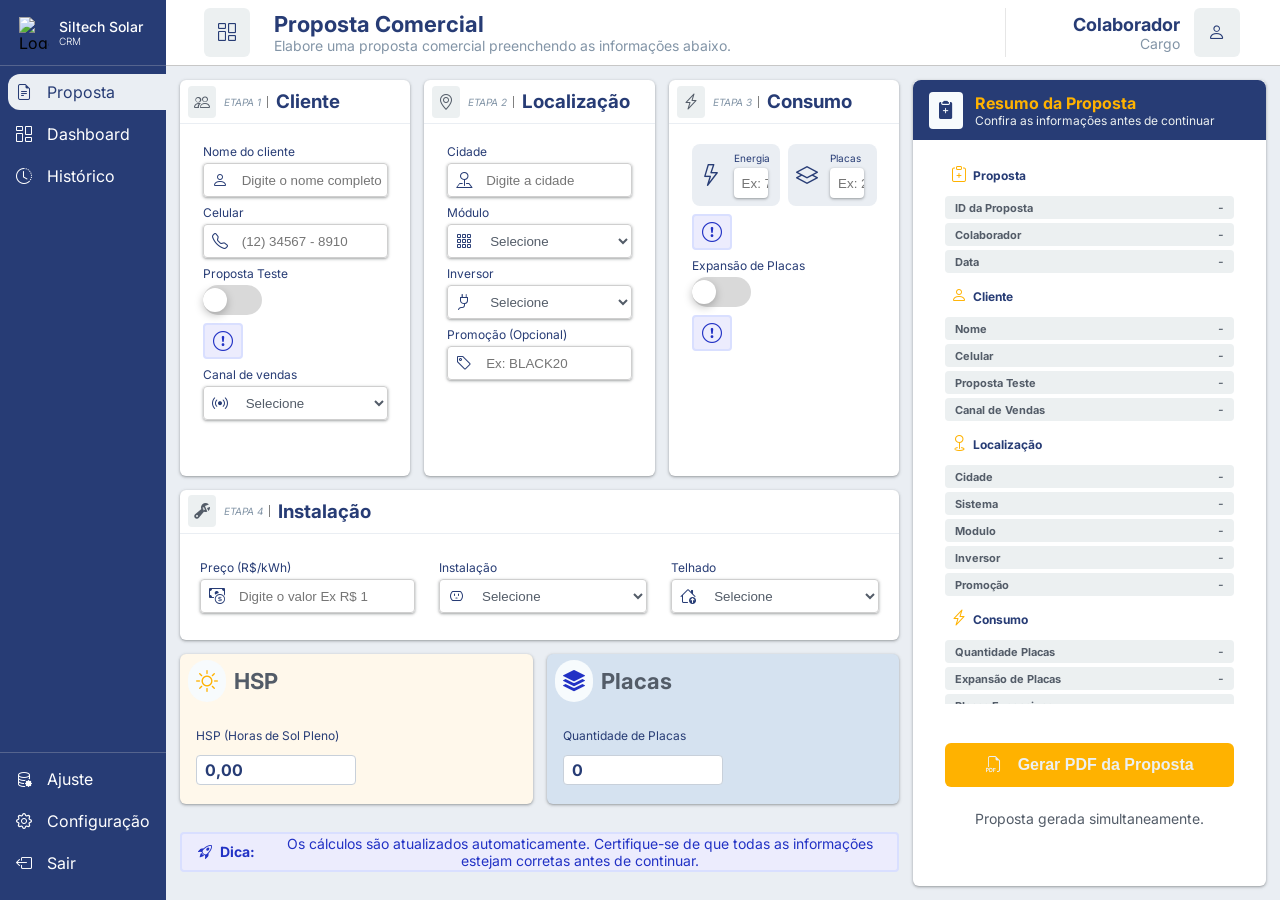
==== commit 8bf55351: "Mudando a ordem dos fatores" ====
--- a/plataforma.html
+++ b/plataforma.html
@@ -79,7 +79,7 @@
          <i class="bi bi-gear" style="color: var(--cor-terciaria); font-size: 75px;"></i>
         <h1 style="font-size: 25px; color: var(--cor-texto-primaria)">Estamos trabalhando nesta funcionalidade. Em breve, ela fará parte da plataforma.</h1>
       </section>
-      <section class="container-lancamento showGrid " id="section-lancamento">
+      <section class="container-lancamento  " id="section-lancamento">
           <article class="card-cliente-lancamento">
             <header class="header-card-global">
                 <i class="bi bi-people icone-header-global"></i>
@@ -947,7 +947,7 @@
             <p class="p-dica-negociacao"> <i class="bi bi-rocket-takeoff icone-dica-negociacao"></i> <b> Dica:</b> Após preencher todas as informações, o sistema calculará automaticamente o MCS e verificará se a negociação atende às regras comerciais.</p>
           </div>
       </section>
-      <section class="container-proposta " id="section-proposta">
+      <section class="container-proposta showGrid" id="section-proposta">
         <article class="card-cliente-proposta">
           <div class="header-card-global">
             <i class="bi bi-people icone-header-global"></i>
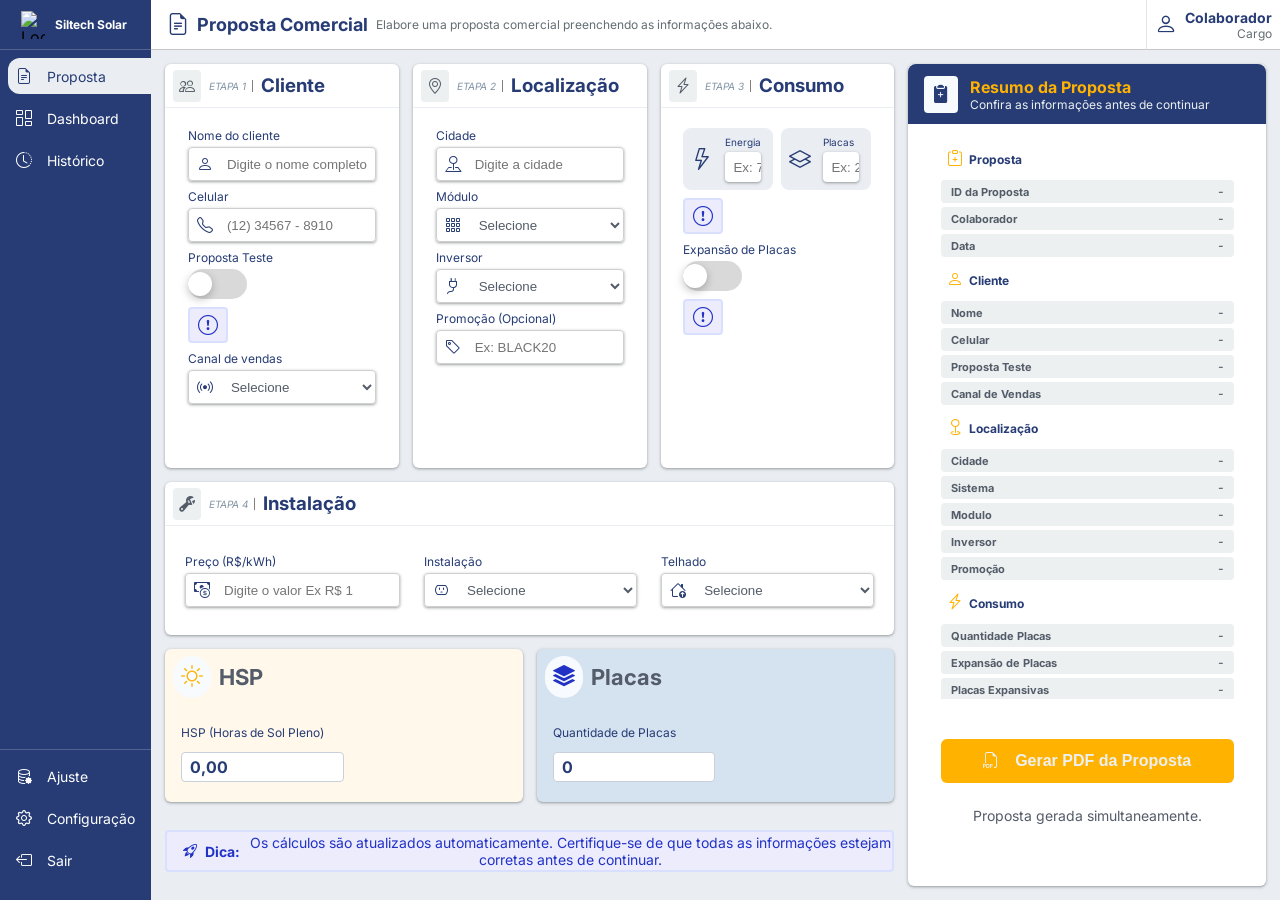
==== commit 6ef8d8fe: "Atualização e adição de botões de atualizar proposta, correção de fluxo de funções de economia" ====
--- a/plataforma.html
+++ b/plataforma.html
@@ -20,34 +20,30 @@
 <body>
   <section class="app-plataforma">
     <header class="header-plataforma">
-      <div class="c-icone-header-plataforma">
-          <i class="bi bi-columns-gap icone-header-plataforma" id="icone-header"></i>
-      </div>
-      <div  class="c-titulo-header-plataforma">
-        <h1 class="h1-header-plataforma" id="titulo-header">Proposta Comercial</h1>
-        <h3 class="h3-header-plataforma" id="subtitulo-header">Elabore uma proposta comercial preenchendo as informações abaixo.</h3>
-      </div>
+        <i class="bi bi-file-earmark-text icone-header-plataforma" id="icone-header"></i>
+        <h1 class="text-title color-first" id="titulo-header">Proposta Comercial</h1>
+        <h3 class="text-subtitle color-text-first font-fine" id="subtitulo-header">Elabore uma proposta comercial preenchendo as informações abaixo.</h3>
     </header>
     <div class="usuario-plataforma">
-      <div class="c-items-usuario-plataforma">
-        <h4 class="h4-usuario-plataforma" id="usuario-plataforma">Colaborador</h4>
-        <p class="p-usuario-plataforma" id="cargo-plataforma">Cargo</p>
+      <i class="bi bi-person icone-usuarios-plataforma"></i>
+      <div class="f-direction-collum flex-right ">
+        <h4 class="text-normal color-first" id="usuario-plataforma">Colaborador</h4>
+        <p class="text-small color-text-first" id="cargo-plataforma">Cargo</p>
       </div>
-        <i class="bi bi-person icone-usuarios-plataforma"></i>
     </div>
     <nav class="navegacao-plataforma">
-      <div class="c-items-navegacao-plataforma fundo-selecao" id="proposta-navegacao">
+      <div class="container-navegation-item fundo-selecao " id="proposta-navegacao">
         <i class="bi bi-file-earmark-text icone-navegacao cor-selecao" id="icone-proposta"></i>
-        <p href="" class="a-texto-navegacao-plataforma cor-selecao" id="texto-proposta">Proposta</p>
+        <p class="text-normal color-white cor-selecao" id="texto-proposta">Proposta</p>
       </div>
-      <div class="c-items-navegacao-plataforma" id="dashboard-navegacao">
+      <div class="container-navegation-item " id="dashboard-navegacao">
         <i class="bi bi-columns-gap icone-navegacao" id="icone-dashboard"></i>
-        <p href="" class="a-texto-navegacao-plataforma" id="texto-dashboard">Dashboard</p>
+        <p class="text-normal color-white" id="texto-dashboard">Dashboard</p>
       </div>
       
-      <div class="c-items-navegacao-plataforma" id="historico-navegacao">
+      <div class="container-navegation-item " id="historico-navegacao">
         <i class="bi bi-clock-history icone-navegacao" id="icone-historico"></i>
-        <p href="" class="a-texto-navegacao-plataforma" id="texto-historico">Histórico</p>
+        <p class="text-normal color-white" id="texto-historico">Histórico</p>
       </div>
    
     
@@ -55,22 +51,21 @@
     <div class="logo-plataforma">
       <img src="img/logo-siltech.png" alt="Logo Siltech" class="img-logo-plataforma">
         <div class="c-titulo-logo-plataforma">
-          <h5 class="h5-logo-plataforma">Siltech Solar</h5>
-          <h6 class="h6-logo-plataforma">CRM</h6>
+          <h5 class="text-small color-white ">Siltech Solar</h5>
         </div>
     </div>
     <div class="configuracao-plataforma">
       <div class="c-itens-configuracao-plataforma">
         <i class="bi bi-database-gear icone-navegacao"></i>
-        <a href="" class="a-texto-configuracao-plataforma">Ajuste</a>
+        <p class="text-normal color-white">Ajuste</p>
       </div>
       <div class="c-itens-configuracao-plataforma">
         <i class="bi bi-gear icone-navegacao"></i>
-        <a href="" class="a-texto-configuracao-plataforma">Configuração</a>
+        <p class="text-normal color-white">Configuração</p>
       </div>
        <div class="c-itens-configuracao-plataforma" id="botao-sair-plataforma">
         <i class="bi bi-box-arrow-left icone-navegacao"></i>
-        <a href="" class="a-texto-configuracao-plataforma">Sair</a>
+        <p class="text-normal color-white">Sair</p>
       </div>
     </div>
     <main class="main-plataforma">
@@ -107,6 +102,15 @@
                 </div>
               </div>
               <div class="input-grupo">
+                <label for="nome-inputa-lancamento" class="label-lancamento">Contato</label>
+                <div class="input-icone-grupo">
+                  <div class="container-icone-lancamento">
+                    <i class="bi bi-telephone icone-input-lancamento"></i>
+                  </div>
+                  <input type="text" placeholder="(00) 00000-0000" class="input-lancamento" id="input-cpf-lancamento">
+                </div>
+              </div>
+              <div class="input-grupo">
                 <label for="nome-inputa-lancamento" class="label-lancamento">RG</label>
                 <div class="input-icone-grupo">
                   <div class="container-icone-lancamento">
@@ -300,7 +304,7 @@
                   <select name="" id="input-closer-lancamento" class="input-lancamento">
                     <option value="">Selecione</option>
                     <option value="Pedro Brito">Pedro Brito</option>
-                    <option value="Pedro Brito">Gabriel Sato</option>
+                    <option value="Gabriel Sato">Gabriel Sato</option>
 
                   </select>
                 </div>
@@ -356,10 +360,10 @@
                   <div class="container-icone-lancamento">
                     <i class="bi bi-person-workspace icone-input-lancamento"></i>
                   </div>
-                  <select name="" id="input-closer-lancamento" class="input-lancamento">
+                  <select name="" id="input-concessionaria-lancamento" class="input-lancamento">
                     <option value="">Selecione</option>
-                    <option value="Pedro Brito">ENEL</option>
-                    <option value="Pedro Brito">EDP</option>
+                    <option value="ENEL">ENEL</option>
+                    <option value="EDP">EDP</option>
                   </select>
                 </div>
               </div>
@@ -405,6 +409,12 @@
                       <p id="cliente-resumo-lancamento" class="p-resumo-resultado">-</p>
                     </div>
                   </div>
+                    <div class="card-resumo-item">                  
+                  <div class="resumo-dados">
+                    <p class="p-resumo-dados">Contato</p>
+                    <p id="contato-resumo-lancamento"class="p-resumo-resultado">-</p>
+                  </div>
+                    </div>
                     <div class="card-resumo-item">                  
                   <div class="resumo-dados">
                     <p class="p-resumo-dados">CPF</p>
@@ -947,7 +957,7 @@
             <p class="p-dica-negociacao"> <i class="bi bi-rocket-takeoff icone-dica-negociacao"></i> <b> Dica:</b> Após preencher todas as informações, o sistema calculará automaticamente o MCS e verificará se a negociação atende às regras comerciais.</p>
           </div>
       </section>
-      <section class="container-proposta showGrid" id="section-proposta">
+      <section class="container-proposta showGrid " id="section-proposta">
         <article class="card-cliente-proposta">
           <div class="header-card-global">
             <i class="bi bi-people icone-header-global"></i>
@@ -1646,18 +1656,30 @@
           <div class="container-acoes">
             <i class="bi bi-clipboard2-check icone-proposta-modal"></i>
         <h2 class="h2-modal">Proposta gerada com sucesso!</h2> 
-        <p class="p-modal">Revise as informações da proposta antes de gerar o PDF final ou imprimir.
-         Caso encontre alguma divergência, clique refaça a proposta através do botão abaixo.</p>
+        <p class="p-modal">Revise as informações da proposta antes de gerar o PDF final ou imprimir.</p>
                  <button class="btn-negociar-proposta" id="btn-negociar-proposta"><i class="bi bi-suitcase-lg icone-card-negociacao"></i>Negociar Proposta</button>
                  <p class="p-dica-modal">Siga para o processo de  negociação da proposta.</p>
         <button class="btn-pdf-proposta" id="btn-baixar-proposta"><i class="bi bi-printer icone-card-negociacao"></i>Imprimir / Gerar PDF</button>
         <p class="p-dica-modal">Imprima ou gere o PDF para mostrar ao cliente.</p>
+        <button class="btn-pdf-proposta" id="btn-alterar-proposta"><i class="bi bi-clipboard-plus icone-card-negociacao"></i>Alterar Proposta</button>
+        <p class="p-dica-modal">Altere ou refaça a proposta com agilidade</p>
         <button class="btn-voltar-proposta" id="btn-nova-proposta"><i class="bi bi-clipboard icone-card-negociacao"></i>Nova Proposta</button>
         <p class="p-dica-modal">Limpar os dados e iniciar uma nova proposta</p>
           </div>
         
         </div>
         
+      </section>
+      <section class="container-finalizacao">
+          <div class="container-acoes">
+            <i class="bi bi-clipboard2-check icone-proposta-modal"></i>
+        <h2 class="h2-modal">Proposta gerada com sucesso!</h2> 
+        <p class="p-modal">Revise as informações da proposta antes de gerar o PDF final ou imprimir.</p>
+        <button class="btn-voltar-proposta" id="btn-nova-proposta"><i class="bi bi-clipboard icone-card-negociacao"></i>Nova Proposta</button>
+        <p class="p-dica-modal">Limpar os dados e iniciar uma nova proposta</p>
+        <button class="btn-voltar-proposta" id="btn-nova-proposta"><i class="bi bi-clipboard icone-card-negociacao"></i>Nova Proposta</button>
+        <p class="p-dica-modal">Limpar os dados e iniciar uma nova proposta</p>
+          </div>
       </section>
       <div class="fundo-modal-negociacao hidden " id="fundo-modal-negociacao">
         
--- a/css/Crm/index.css
+++ b/css/Crm/index.css
@@ -4,6 +4,7 @@
 @import 'Main/Negociação/index.css';
 @import 'Main/Proposta/index.css';
 @import 'Main/Histórico/index.css';
+@import 'Main/Finalização/index.css';
 /*CSS do Layout da Plataforma*/
 @import 'Plataforma/index.css';
 
@@ -11,6 +12,7 @@
 
 @import 'Main/Pdf/index.css';
 
+@import '/CSSOriginal/main.css';
 
 .showFlex{
 
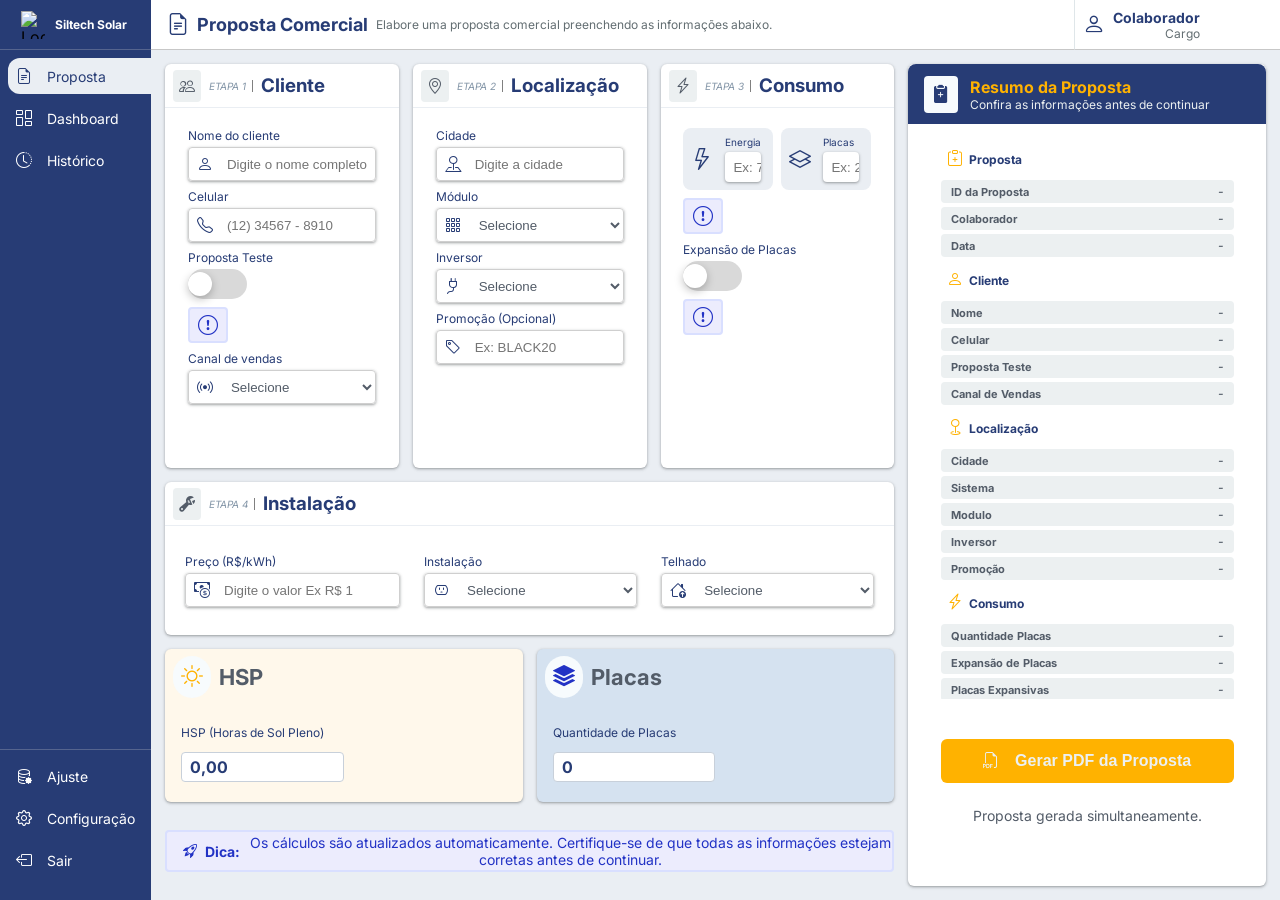
==== commit a5a5b501: "teste3" ====
--- a/plataforma.html
+++ b/plataforma.html
@@ -6,6 +6,7 @@
   <link rel="icon" href="img/logo-siltech.png" type="image/png">
   <meta name="viewport" content="width=device-width, initial-scale=1.0" />
   <link rel="stylesheet" href="css/Crm/index.css">
+  <link rel="stylesheet" href="CSSOriginal/main.css" />
   <link rel="preconnect" href="https://fonts.googleapis.com">
   <link rel="preconnect" href="https://fonts.gstatic.com" crossorigin>
   <link rel="stylesheet" href="https://cdn.jsdelivr.net/npm/bootstrap-icons@1.11.3/font/bootstrap-icons.min.css">
@@ -999,7 +1000,7 @@
                 <select type="text" class="input-proposta" placeholder="Digite o nome completo" id="canal-proposta">
                   <option value="" class="option-select">Selecione</option>
                   <option value="Indicação">Indicação</option>
-                  <option value="Field sales">Field sales</option>
+                  <option value="Field Sales">Field sales</option>
                   <option value="Digital Simulação">Digital Simulação</option>
                   <option value="SAGA">SAGA</option>
                   <option value="Evento">Evento</option>
@@ -1670,7 +1671,7 @@
         </div>
         
       </section>
-      <section class="container-finalizacao">
+      <section class="container-finalizacao hidden">
           <div class="container-acoes">
             <i class="bi bi-clipboard2-check icone-proposta-modal"></i>
         <h2 class="h2-modal">Proposta gerada com sucesso!</h2> 
--- a/CSSOriginal/main.css
+++ b/CSSOriginal/main.css
@@ -0,0 +1,21 @@
+
+@import 'assets/colors.css';
+@import 'assets/fonts.css';
+@import 'assets/icons.css';
+@import 'assets/images.css';
+@import 'assets/size.css';
+
+@import 'base/reset.css';
+@import 'base/variables.css';
+
+@import 'components/buttons.css';
+@import 'components/cards.css';
+@import 'components/inputs.css';
+@import 'components/modals.css';
+@import 'components/container.css';
+@import 'components/headers.css';
+
+@import 'layout/app.css';
+
+@import 'utilities/utilities.css';
+
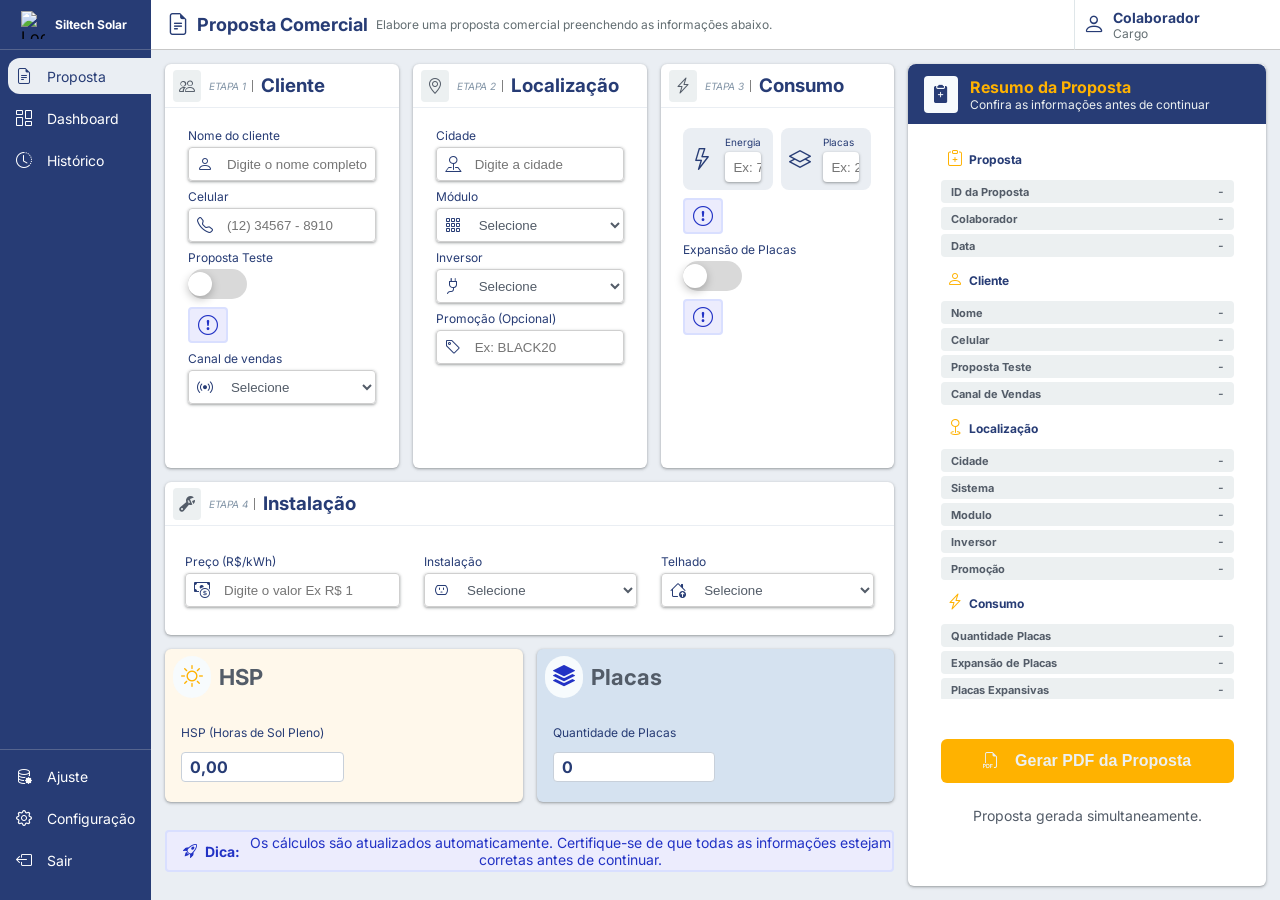
==== commit 8819219e: "Adição de novo usuário, mudança na aba usuários" ====
--- a/plataforma.html
+++ b/plataforma.html
@@ -27,7 +27,7 @@
     </header>
     <div class="usuario-plataforma">
       <i class="bi bi-person icone-usuarios-plataforma"></i>
-      <div class="f-direction-collum flex-right ">
+      <div class="f-direction-collum flex-left ">
         <h4 class="text-normal color-first" id="usuario-plataforma">Colaborador</h4>
         <p class="text-small color-text-first" id="cargo-plataforma">Cargo</p>
       </div>
